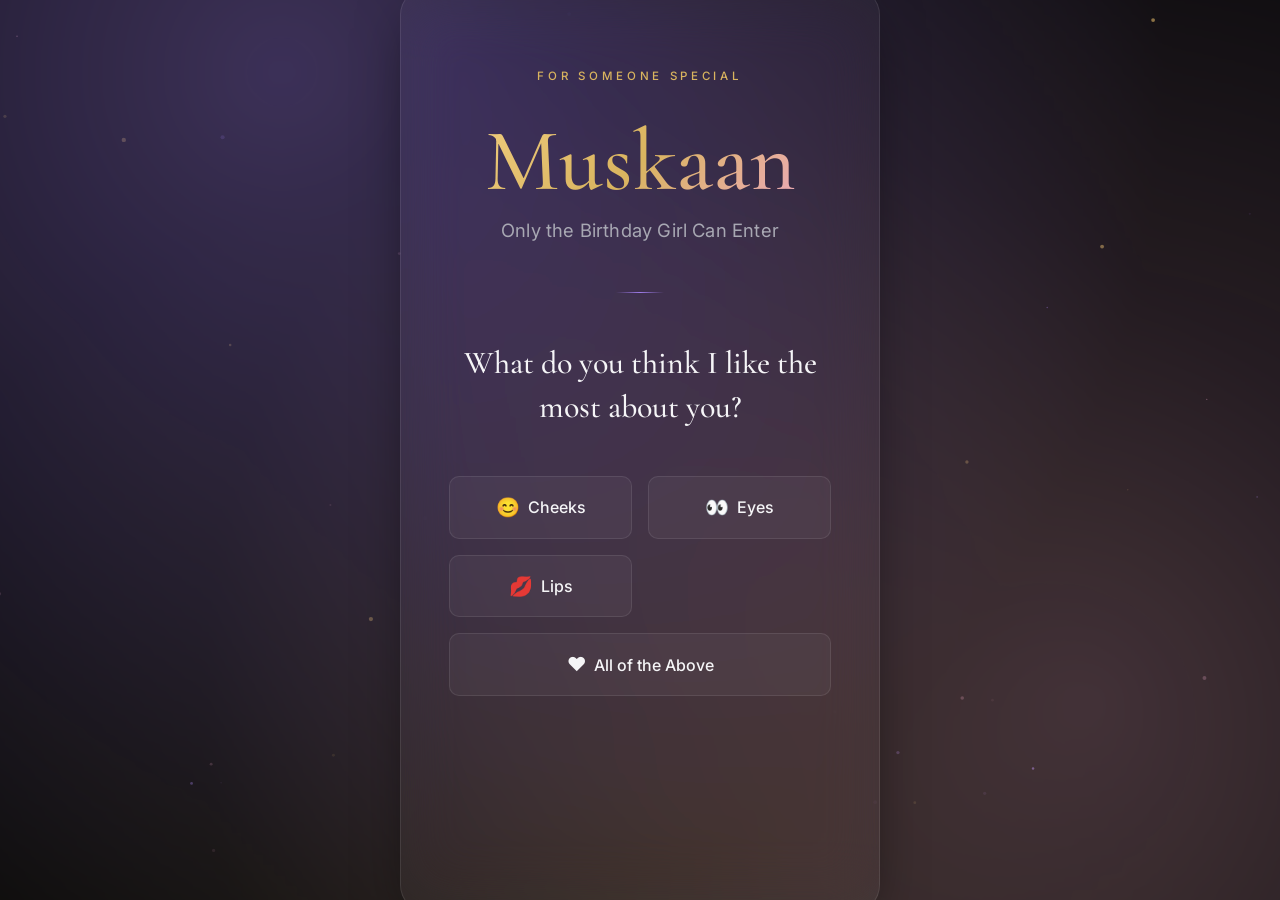
==== index.html @ cbb1a733 "Initial commit" ====
<!DOCTYPE html>
<html lang="en">

<head>
    <meta charset="UTF-8" />
    <meta name="viewport" content="width=device-width, initial-scale=1.0" />
    <title>For Muskaan ❤️</title>
    <meta name="description" content="A story made for one person." />

    <!-- Fonts: Cormorant Garamond (display) + Inter (body) -->
    <link rel="preconnect" href="https://fonts.googleapis.com" />
    <link rel="preconnect" href="https://fonts.gstatic.com" crossorigin />
    <link href="https://fonts.googleapis.com/css2?family=Cormorant+Garamond:wght@400;500;600&family=Inter:wght@400;500;600;700&display=swap" rel="stylesheet" />

    <link rel="stylesheet" href="css/reset.css" />
    <link rel="stylesheet" href="css/variables.css" />
    <link rel="stylesheet" href="css/phase0-gate.css" />
    <link rel="stylesheet" href="css/phase1-password.css" />
    <link rel="stylesheet" href="css/phase2-cinematic.css" />
    <link rel="stylesheet" href="css/phase3-wheel.css" />
    <link rel="stylesheet" href="css/phase4-cake.css" />
    <link rel="stylesheet" href="css/phase5-flipbook.css" />
    <link rel="stylesheet" href="css/phase6-gallery.css" />
    <link rel="stylesheet" href="css/phase7-video.css" />
    <link rel="stylesheet" href="css/phase8-counter.css" />
    <link rel="stylesheet" href="css/phase9-compare.css" />
    <link rel="stylesheet" href="css/phase10-calculator.css" />
    <link rel="stylesheet" href="css/phase11-finale.css" />
    <link rel="stylesheet" href="css/phase12-letter.css" />
    <link rel="stylesheet" href="css/phase13-question.css" />
    <link rel="stylesheet" href="css/phase14-ending.css" />
</head>

<body>

    <!-- ============================================
       PHASE 0 — COUNTDOWN GATE
       Locks the whole site until the unlock date/time set in
       js/phase0-gate.js. "Skip For Now" is a dev-only bypass —
       remove that button before the real handoff if you want.
       ============================================ -->
    <section class="phase0-gate" id="phase0-gate">
        <div class="gate-inner">
            <p class="gate-eyebrow">Something Is Coming</p>
            <h1 class="gate-title">Not Yet, Muskaan ❤️</h1>

            <div class="gate-countdown">
                <div class="gate-unit">
                    <p class="gate-unit-value" id="gate-days">0</p>
                    <p class="gate-unit-label">Days</p>
                </div>
                <div class="gate-unit">
                    <p class="gate-unit-value" id="gate-hours">00</p>
                    <p class="gate-unit-label">Hours</p>
                </div>
                <div class="gate-unit">
                    <p class="gate-unit-value" id="gate-minutes">00</p>
                    <p class="gate-unit-label">Minutes</p>
                </div>
                <div class="gate-unit">
                    <p class="gate-unit-value" id="gate-seconds">00</p>
                    <p class="gate-unit-label">Seconds</p>
                </div>
            </div>

            <p class="gate-message" id="gate-message"></p>

            <button class="gate-skip" id="gate-skip-btn" type="button">Skip For Now</button>
        </div>
    </section>

    <!-- Ambient particle atmosphere — persists across all phases -->
    <canvas id="particle-canvas" aria-hidden="true"></canvas>

    <!-- Background music — plays through the whole journey. Swap the file. -->
    <audio id="bg-music" src="assets/audio/background-music.mp3" loop preload="auto"></audio>

    <!-- ============================================
       PHASE 1 — ENTRY SCREEN
       ============================================ -->
    <main class="phase1" id="phase1">
        <div class="entry-card" role="region" aria-label="Birthday website entry">
            <p class="entry-eyebrow">For Someone Special</p>
            <h1 class="entry-title">Muskaan</h1>
            <p class="entry-subtitle">Only the Birthday Girl Can Enter</p>

            <div class="entry-divider" aria-hidden="true"></div>

            <p class="entry-question" id="entry-question">
                What do you think I like the most about you?
            </p>

            <div class="entry-options" role="group" aria-labelledby="entry-question">
                <button class="entry-option" data-answer="cheeks" type="button">
          <span class="opt-icon" aria-hidden="true">😊</span> Cheeks
        </button>
                <button class="entry-option" data-answer="eyes" type="button">
          <span class="opt-icon" aria-hidden="true">👀</span> Eyes
        </button>
                <button class="entry-option" data-answer="lips" type="button">
          <span class="opt-icon" aria-hidden="true">💋</span> Lips
        </button>
                <button class="entry-option is-all" data-answer="all" type="button">
          <span class="opt-icon" aria-hidden="true">❤️</span> All of the Above
        </button>
            </div>

            <p class="entry-feedback" id="entry-feedback" aria-live="polite"></p>

            <button class="unlock-btn" id="unlock-btn" type="button">
        Unlock Website
      </button>
        </div>
    </main>

    <!-- ============================================
       PHASE 2 — CINEMATIC INTRO
       Hidden until Phase 1 dispatches "phase1:complete".
       ============================================ -->
    <section class="phase2" id="phase2" aria-hidden="true">
        <div class="p2-black-veil" id="p2-black-veil"></div>
        <canvas id="cosmos-canvas" aria-hidden="true"></canvas>

        <div class="phase2-text-layer">
            <p class="p2-line" id="p2-presents">Ajay Kumar Presents</p>

            <div id="p2-story">
                <span class="p2-story-line">A Story Made</span>
                <span class="p2-story-line">For One Person</span>
            </div>

            <h2 class="p2-name" id="p2-name">❤️ MUSKAAN ❤️</h2>

            <div class="p2-loading" id="p2-loading">
                <p class="p2-loading-title" id="p2-loading-title">Access Granted...</p>
                <p class="p2-loading-msg" id="p2-loading-msg"></p>
                <div class="p2-bar-track">
                    <div class="p2-bar-fill" id="p2-bar-fill"></div>
                </div>
                <p class="p2-loading-pct" id="p2-loading-pct">0%</p>
            </div>

            <p class="p2-heart-line" id="p2-heart-line">
                Every memory with you became my favorite story.
            </p>

            <div class="p2-countdown" id="p2-countdown"></div>

            <div class="p2-celebration" id="p2-celebration">
                <p class="p2-emoji" aria-hidden="true">🎉</p>
                <h1 class="p2-happy-birthday">HAPPY BIRTHDAY</h1>
                <h2 class="p2-muskaan-name">MUSKAAN ❤️</h2>
            </div>
        </div>

        <div class="p2-balloons" id="p2-balloons" aria-hidden="true"></div>
    </section>

    <!-- ============================================
       PHASE 3 — SPIN THE WHEEL (premium redesign)
       Hidden until Phase 2 dispatches "phase2:complete".
       ============================================ -->
    <section class="phase3" id="phase3">
        <div class="p3-backdrop" aria-hidden="true">
            <span class="p3-orb p3-orb--purple"></span>
            <span class="p3-orb p3-orb--pink"></span>
            <span class="p3-orb p3-orb--gold"></span>
        </div>
        <canvas id="p3-cosmos-canvas" class="p3-cosmos-canvas" aria-hidden="true"></canvas>

        <div class="p3-inner">
            <p class="p3-eyebrow">A Little Surprise</p>
            <h2 class="p3-title">Spin The Wheel</h2>
            <p class="p3-subtitle">Let's see what surprise is waiting for you ❤️</p>

            <div class="p3-wheel-wrap">
                <div class="p3-wheel-outer-glow" aria-hidden="true"></div>
                <div class="p3-pointer" aria-hidden="true"></div>

                <div class="p3-wheel-disc" id="p3-wheel-disc">
                    <svg class="p3-wheel-svg" viewBox="0 0 600 600" aria-hidden="true">
            <defs>
              <linearGradient id="p3NavyA" x1="0%" y1="0%" x2="100%" y2="100%">
                <stop offset="0%" stop-color="#211c38" />
                <stop offset="100%" stop-color="#0d0b16" />
              </linearGradient>
              <linearGradient id="p3NavyB" x1="0%" y1="0%" x2="100%" y2="100%">
                <stop offset="0%" stop-color="#2a2140" />
                <stop offset="100%" stop-color="#14101f" />
              </linearGradient>
              <linearGradient id="p3GoldRing" x1="0%" y1="0%" x2="100%" y2="100%">
                <stop offset="0%" stop-color="#f2cf82" />
                <stop offset="50%" stop-color="#d9b45f" />
                <stop offset="100%" stop-color="#f0a8c9" />
              </linearGradient>
            </defs>
            <g id="p3-wheel-group"></g>
          </svg>
                </div>

                <div class="p3-wheel-sheen" aria-hidden="true"></div>
                <div class="p3-labels" id="p3-labels"></div>

                <button class="p3-hub" id="p3-hub" type="button" aria-label="Spin the wheel">
          <span class="p3-hub-text">Spin</span>
        </button>
            </div>

            <p class="p3-hint">Tap the center to spin</p>
        </div>

        <!-- Result / claim popup -->
        <div class="p3-result-overlay" id="p3-result-overlay">
            <div class="p3-result-card">
                <div class="p3-result-body" id="p3-result-body">
                    <p class="p3-result-emoji" id="p3-result-emoji"></p>
                    <h3 class="p3-result-title" id="p3-result-title"></h3>
                    <p class="p3-result-desc" id="p3-result-desc"></p>
                    <button class="p3-claim-btn" id="p3-claim-btn" type="button">
            Claim My Reward ❤️
          </button>
                </div>

                <div class="p3-claimed-block" id="p3-claimed-block">
                    <p class="p3-claimed-text">Reward Successfully Claimed ❤️</p>
                    <button class="p3-continue-btn" id="p3-continue-btn" type="button">
            Continue
          </button>
                </div>
            </div>
        </div>
    </section>

    <!-- ============================================
       PHASE 4 — BIRTHDAY CAKE
       Hidden until Phase 3 dispatches "phase3:complete".
       ============================================ -->
    <section class="phase4" id="phase4">
        <div class="p4-backdrop" aria-hidden="true">
            <span class="p4-orb p4-orb--purple"></span>
            <span class="p4-orb p4-orb--gold"></span>
        </div>

        <div class="p4-inner">
            <p class="p4-eyebrow">Make A Wish</p>
            <h2 class="p4-title">Blow Out The Candles</h2>
            <p class="p4-subtitle">Tap each flame to make it disappear 🕯️</p>

            <div class="cake-scene">
                <div class="cake">
                    <div class="candles" id="p4-candles">
                        <button class="candle" type="button" aria-label="Blow out candle">
              <span class="flame"></span>
              <span class="wick"></span>
            </button>
                        <button class="candle" type="button" aria-label="Blow out candle">
              <span class="flame"></span>
              <span class="wick"></span>
            </button>
                        <button class="candle" type="button" aria-label="Blow out candle">
              <span class="flame"></span>
              <span class="wick"></span>
            </button>
                        <button class="candle" type="button" aria-label="Blow out candle">
              <span class="flame"></span>
              <span class="wick"></span>
            </button>
                        <button class="candle" type="button" aria-label="Blow out candle">
              <span class="flame"></span>
              <span class="wick"></span>
            </button>
                    </div>

                    <div class="cake-tier cake-tier--top"></div>
                    <div class="cake-tier cake-tier--bottom">
                        <div class="cake-decor">
                            <span></span><span></span><span></span><span></span><span></span>
                        </div>
                    </div>
                    <div class="cake-plate"></div>
                </div>
            </div>

            <p class="p4-hint" id="p4-progress">0 of 5 candles out</p>
        </div>

        <!-- Celebration overlay -->
        <div class="p4-celebrate" id="p4-celebrate">
            <p class="p4-celebrate-emoji" aria-hidden="true">🎂</p>
            <h2 class="p4-celebrate-title">Happy Birthday Muskaan ❤️</h2>
            <button class="p4-continue-btn" id="p4-continue-btn" type="button">
        Continue
      </button>
        </div>

        <!-- Swap with your own track -->
        <audio id="p4-audio" src="assets/audio/happy-birthday.mp3" preload="none"></audio>
    </section>

    <!-- ============================================
       PHASE 5 — INTERACTIVE FLIP BOOK
       Hidden until Phase 4 dispatches "phase4:complete".
       ============================================ -->
    <section class="phase5" id="phase5">
        <canvas id="p5-cosmos-canvas" class="p5-cosmos-canvas" aria-hidden="true"></canvas>

        <div class="p5-inner">
            <p class="p5-eyebrow">Our Story</p>
            <h2 class="p5-title">Turn The Page</h2>

            <div class="p5-book-row">
                <button class="p5-nav-btn" id="p5-prev" type="button" aria-label="Previous page">‹</button>

                <div class="p5-book-wrap">
                    <div id="p5-flipbook">

                        <!-- COVER -->
                        <div class="p5-page p5-page--cover">
                            <div class="p5-page-inner">
                                <h3 class="p5-cover-title">Our Little Story ❤️</h3>
                                <p class="p5-cover-subtitle">Ajay Kumar &amp; Muskaan</p>
                                <div class="p5-cover-divider"></div>
                                <p class="p5-cover-quote">"A few pages of a story that changed my life forever."</p>
                            </div>
                        </div>

                        <!-- CHAPTER 1 — Happy Birthday -->
                        <div class="p5-page">
                            <div class="p5-page-inner">
                                <p class="p5-chapter-eyebrow">Chapter 1</p>
                                <h3 class="p5-chapter-title">Happy Birthday</h3>
                                <div class="p5-lines">
                                    <p class="p5-line p5-line--emphasis">Happy Birthday Muskaan ❤️</p>
                                    <p class="p5-line">This isn't just a birthday website.</p>
                                    <p class="p5-line">It's a small collection of memories...</p>
                                    <p class="p5-line">Let's turn the pages together.</p>
                                </div>
                            </div>
                        </div>

                        <!-- CHAPTER 2 — The Girl I Never Noticed -->
                        <div class="p5-page">
                            <div class="p5-page-inner">
                                <p class="p5-chapter-eyebrow">Chapter 2</p>
                                <h3 class="p5-chapter-title">The Girl I Never Noticed</h3>
                                <div class="p5-lines">
                                    <p class="p5-line">When you first joined our company...</p>
                                    <p class="p5-line">You were just another new employee.</p>
                                    <p class="p5-line">For three or four days...</p>
                                    <p class="p5-line">I didn't even pay much attention.</p>
                                    <p class="p5-line">Life felt completely normal.</p>
                                    <p class="p5-line">Little did I know...</p>
                                    <p class="p5-line">Everything was about to change.</p>
                                </div>
                            </div>
                        </div>

                        <!-- CHAPTER 3 — The Moment Everything Changed (Page A) -->
                        <div class="p5-page">
                            <div class="p5-page-inner">
                                <p class="p5-chapter-eyebrow">Chapter 3</p>
                                <h3 class="p5-chapter-title">The Moment Everything Changed</h3>
                                <div class="p5-photo-frame">
                                    <img src="assets/images/muskaan-portrait.jpeg" alt="Muskaan" />
                                </div>
                                <div class="p5-lines">
                                    <p class="p5-line">Then came the office event.</p>
                                    <p class="p5-line">That day...</p>
                                    <p class="p5-line">You weren't wearing your nose pin.</p>
                                    <p class="p5-line">For the first time... I truly saw you.</p>
                                </div>
                            </div>
                        </div>

                        <!-- CHAPTER 3 (Continued) -->
                        <div class="p5-page">
                            <div class="p5-page-inner">
                                <p class="p5-continued-tag">— Chapter 3, continued —</p>
                                <div class="p5-lines">
                                    <p class="p5-line">I still don't know how to explain it.</p>
                                    <p class="p5-line">It wasn't just beauty.</p>
                                    <p class="p5-line">It felt like time stopped.</p>
                                    <p class="p5-line">My heart raced. My mind went blank.</p>
                                    <p class="p5-line">Butterflies filled my chest.</p>
                                    <p class="p5-line">I'd never experienced that feeling before.</p>
                                    <p class="p5-line p5-line--quote">That single moment quietly changed everything.</p>
                                </div>
                            </div>
                        </div>

                        <!-- CHAPTER 4 — The Longest Weekend -->
                        <div class="p5-page">
                            <div class="p5-page-inner">
                                <p class="p5-chapter-eyebrow">Chapter 4</p>
                                <h3 class="p5-chapter-title">The Longest Weekend</h3>
                                <div class="p5-lines">
                                    <p class="p5-line">That night... I couldn't sleep.</p>
                                    <p class="p5-line">I kept thinking about you.</p>
                                    <p class="p5-line">I searched for your Instagram.</p>
                                    <p class="p5-line">I wanted to know more about you.</p>
                                    <p class="p5-line">Sunday felt like it would never end.</p>
                                </div>
                            </div>
                        </div>

                        <!-- CHAPTER 4 (Continued) -->
                        <div class="p5-page">
                            <div class="p5-page-inner">
                                <p class="p5-continued-tag">— Chapter 4, continued —</p>
                                <div class="p5-lines">
                                    <p class="p5-line">I was just waiting...</p>
                                    <p class="p5-line">Waiting for Monday.</p>
                                    <p class="p5-line p5-line--quote">I couldn't wait to see you again.</p>
                                </div>
                            </div>
                        </div>

                        <!-- CHAPTER 5 — Our First Conversation -->
                        <div class="p5-page">
                            <div class="p5-page-inner">
                                <p class="p5-chapter-eyebrow">Chapter 5</p>
                                <h3 class="p5-chapter-title">Our First Conversation</h3>
                                <div class="p5-lines">
                                    <p class="p5-line">Monday finally arrived.</p>
                                    <p class="p5-line">But... you didn't even look at me.</p>
                                    <p class="p5-line">You didn't talk to me.</p>
                                    <p class="p5-line">I kept wondering...</p>
                                    <p class="p5-line">Did I do something wrong?</p>
                                </div>
                            </div>
                        </div>

                        <!-- CHAPTER 5 (Continued) -->
                        <div class="p5-page">
                            <div class="p5-page-inner">
                                <p class="p5-continued-tag">— Chapter 5, continued —</p>
                                <div class="p5-lines">
                                    <p class="p5-line">Finally... I gathered all my courage.</p>
                                    <p class="p5-line">I walked towards you.</p>
                                    <p class="p5-line">With a nervous smile I asked...</p>
                                    <p class="p5-line p5-line--quote">"Muskaan... what happened?</p>
                                    <p class="p5-line p5-line--quote">Why aren't you talking to me?"</p>
                                </div>
                            </div>
                        </div>

                        <!-- CHAPTER 5 (Continued) -->
                        <div class="p5-page">
                            <div class="p5-page-inner">
                                <p class="p5-continued-tag">— Chapter 5, continued —</p>
                                <div class="p5-lines">
                                    <p class="p5-line">You smiled. You said,</p>
                                    <p class="p5-line p5-line--quote">"Nothing happened, Ajay.</p>
                                    <p class="p5-line p5-line--quote">You should be the one starting the conversation."</p>
                                    <p class="p5-line">That tiny conversation became the beginning of something beautiful.</p>
                                </div>
                            </div>
                        </div>

                        <!-- CHAPTER 6 — The Smartest Trick 😄 -->
                        <div class="p5-page">
                            <div class="p5-page-inner">
                                <p class="p5-chapter-eyebrow">Chapter 6</p>
                                <h3 class="p5-chapter-title">The Smartest Trick 😄</h3>
                                <div class="p5-lines">
                                    <p class="p5-line">One day...</p>
                                    <p class="p5-line">You mentioned a LinkedIn problem.</p>
                                    <p class="p5-line">That became my golden opportunity.</p>
                                    <p class="p5-line">I casually asked...</p>
                                    <p class="p5-line p5-line--quote">"Give me your number. I'll help you."</p>
                                </div>
                            </div>
                        </div>

                        <!-- CHAPTER 6 (Continued) -->
                        <div class="p5-page">
                            <div class="p5-page-inner">
                                <p class="p5-continued-tag">— Chapter 6, continued —</p>
                                <div class="p5-lines">
                                    <p class="p5-line">Maybe I solved your LinkedIn problem.</p>
                                    <p class="p5-line">But honestly...</p>
                                    <p class="p5-line">I was happier because I finally had your WhatsApp number.</p>
                                    <p class="p5-line p5-line--quote">From that day... our conversations never really stopped.</p>
                                </div>
                            </div>
                        </div>

                        <!-- CHAPTER 7 — Late Night Talks -->
                        <div class="p5-page">
                            <div class="p5-page-inner">
                                <p class="p5-chapter-eyebrow">Chapter 7</p>
                                <h3 class="p5-chapter-title">Late Night Talks</h3>
                                <div class="p5-lines">
                                    <p class="p5-line">Slowly...</p>
                                    <p class="p5-line">One conversation became many.</p>
                                    <p class="p5-line">One hour. Two hours.</p>
                                    <p class="p5-line">Sometimes... three in the morning.</p>
                                </div>
                            </div>
                        </div>

                        <!-- CHAPTER 7 (Continued) -->
                        <div class="p5-page">
                            <div class="p5-page-inner">
                                <p class="p5-continued-tag">— Chapter 7, continued —</p>
                                <div class="p5-lines">
                                    <p class="p5-line">Those late-night conversations...</p>
                                    <p class="p5-line">Those random laughs...</p>
                                    <p class="p5-line">Those little moments...</p>
                                    <p class="p5-line p5-line--quote">Will always stay close to my heart.</p>
                                </div>
                            </div>
                        </div>

                        <!-- CHAPTER 8 — Our First Ride -->
                        <div class="p5-page">
                            <div class="p5-page-inner">
                                <p class="p5-chapter-eyebrow">Chapter 8</p>
                                <h3 class="p5-chapter-title">Our First Ride</h3>
                                <div class="p5-lines">
                                    <p class="p5-line">One day...</p>
                                    <p class="p5-line">I dropped you at the office on my bike.</p>
                                    <p class="p5-line">It was only a short ride.</p>
                                    <p class="p5-line p5-line--quote">But I'll never forget it.</p>
                                </div>
                            </div>
                        </div>

                        <!-- CHAPTER 8 (Continued) -->
                        <div class="p5-page">
                            <div class="p5-page-inner">
                                <p class="p5-continued-tag">— Chapter 8, continued —</p>
                                <div class="p5-lines">
                                    <p class="p5-line">Sometimes... life made things difficult.</p>
                                    <p class="p5-line">People stared.</p>
                                    <p class="p5-line">Situations became uncomfortable.</p>
                                    <p class="p5-line">So instead... we travelled together in an auto.</p>
                                </div>
                            </div>
                        </div>

                        <!-- CHAPTER 8 (Continued) -->
                        <div class="p5-page">
                            <div class="p5-page-inner">
                                <p class="p5-continued-tag">— Chapter 8, continued —</p>
                                <div class="p5-lines">
                                    <p class="p5-line">Even that simple auto ride became one of my favorite memories.</p>
                                    <p class="p5-line">Sometimes...</p>
                                    <p class="p5-line p5-line--quote">The smallest journeys become the biggest memories.</p>
                                </div>
                            </div>
                        </div>

                        <!-- CHAPTER 9 — From Friendship To Love -->
                        <div class="p5-page">
                            <div class="p5-page-inner">
                                <p class="p5-chapter-eyebrow">Chapter 9</p>
                                <h3 class="p5-chapter-title">From Friendship To Love</h3>
                                <div class="p5-lines">
                                    <p class="p5-line">At first...</p>
                                    <p class="p5-line">Even a hug felt impossible.</p>
                                    <p class="p5-line">Whenever I tried... you became shy.</p>
                                    <p class="p5-line p5-line--quote">It was honestly adorable.</p>
                                </div>
                            </div>
                        </div>

                        <!-- CHAPTER 9 (Continued) -->
                        <div class="p5-page">
                            <div class="p5-page-inner">
                                <p class="p5-continued-tag">— Chapter 9, continued —</p>
                                <div class="p5-lines">
                                    <p class="p5-line">Then came our first handshake.</p>
                                    <p class="p5-line">More conversations. More trust. More smiles.</p>
                                    <p class="p5-line">Without realizing it...</p>
                                    <p class="p5-line p5-line--quote">Friendship slowly became love.</p>
                                </div>
                            </div>
                        </div>

                        <!-- CHAPTER 10 — My Favourite Picture (Page A: photo only) -->
                        <div class="p5-page">
                            <div class="p5-page-inner">
                                <p class="p5-chapter-eyebrow">Chapter 10</p>
                                <h3 class="p5-chapter-title">My Favourite Picture</h3>
                                <div class="p5-photo-frame p5-photo-frame--full">
                                    <img src="assets/images/first-selfie.jpeg" alt="Our first selfie" />
                                </div>
                            </div>
                        </div>

                        <!-- CHAPTER 10 (Continued) -->
                        <div class="p5-page">
                            <div class="p5-page-inner">
                                <p class="p5-continued-tag">— Chapter 10, continued —</p>
                                <div class="p5-lines">
                                    <p class="p5-line">This picture...</p>
                                    <p class="p5-line">Will always be one of my favorites.</p>
                                    <p class="p5-line">Not because it's perfect.</p>
                                    <p class="p5-line">But because it reminds me of how happy we were.</p>
                                    <p class="p5-line p5-line--quote">Some pictures become memories forever.</p>
                                </div>
                            </div>
                        </div>

                        <!-- CHAPTER 11 — My Promise ❤️ -->
                        <div class="p5-page">
                            <div class="p5-page-inner">
                                <p class="p5-chapter-eyebrow">Chapter 11</p>
                                <h3 class="p5-chapter-title">My Promise ❤️</h3>
                                <div class="p5-lines">
                                    <p class="p5-line">Muskaan...</p>
                                    <p class="p5-line">Meeting you was never part of my plan.</p>
                                    <p class="p5-line">Yet somehow...</p>
                                    <p class="p5-line p5-line--quote">It became one of the best things that ever happened to me.</p>
                                </div>
                            </div>
                        </div>

                        <!-- CHAPTER 11 (Continued) -->
                        <div class="p5-page">
                            <div class="p5-page-inner">
                                <p class="p5-continued-tag">— Chapter 11, continued —</p>
                                <div class="p5-lines">
                                    <p class="p5-line">Thank you...</p>
                                    <p class="p5-line">For every conversation.</p>
                                    <p class="p5-line">For every laugh.</p>
                                    <p class="p5-line">For every smile.</p>
                                    <p class="p5-line">For every memory.</p>
                                </div>
                            </div>
                        </div>

                        <!-- CHAPTER 11 (Continued) -->
                        <div class="p5-page">
                            <div class="p5-page-inner">
                                <p class="p5-continued-tag">— Chapter 11, continued —</p>
                                <div class="p5-lines">
                                    <p class="p5-line">I don't want to make promises that life may not allow.</p>
                                    <p class="p5-line p5-line--quote">But I do want to promise this...</p>
                                </div>
                            </div>
                        </div>

                        <!-- CHAPTER 11 (Continued) — Final page -->
                        <div class="p5-page">
                            <div class="p5-page-inner">
                                <p class="p5-continued-tag">— Chapter 11, continued —</p>
                                <div class="p5-lines">
                                    <p class="p5-line">I promise to always respect you.</p>
                                    <p class="p5-line">I promise to always wish for your happiness.</p>
                                    <p class="p5-line">I promise to always smile whenever I remember our story.</p>
                                    <p class="p5-line">No matter where life takes us...</p>
                                    <p class="p5-line p5-line--emphasis">You'll always have a special place in my heart.</p>
                                    <p class="p5-line p5-line--emphasis">Happy Birthday Muskaan ❤️</p>
                                    <p class="p5-line p5-line--quote">With Love, Ajay Kumar</p>
                                    <button class="p5-final-btn" id="p5-final-btn" type="button">Continue</button>
                                </div>
                            </div>
                        </div>

                    </div>
                </div>

                <button class="p5-nav-btn" id="p5-next" type="button" aria-label="Next page">›</button>
            </div>

            <p class="p5-hint">Use the arrows, or drag a page's corner to turn it</p>
        </div>

        <!-- Page-turn sound — swap the file if you'd like a different one -->
        <audio id="p5-flip-sound" src="assets/audio/page-flip.mp3" preload="auto"></audio>
    </section>

    <!-- ============================================
       PHASE 6 — PHOTO GALLERY
       Hidden until Phase 5 dispatches "phase5:complete".
       ============================================ -->
    <section class="phase6" id="phase6">
        <div class="p6-backdrop" aria-hidden="true">
            <span class="p6-orb p6-orb--purple"></span>
            <span class="p6-orb p6-orb--pink"></span>
        </div>

        <div class="p6-inner">
            <p class="p6-eyebrow">A Few Favorites</p>
            <h2 class="p6-title">Our Gallery</h2>
            <p class="p6-subtitle">Tap a photo to see it up close ❤️</p>

            <div class="p6-clothesline" id="p6-clothesline"></div>

            <button class="p6-continue-btn" id="p6-continue-btn" type="button">
        Continue
      </button>
        </div>

        <!-- Lightbox -->
        <div class="p6-lightbox" id="p6-lightbox">
            <div class="p6-lightbox-card">
                <button class="p6-lightbox-close" id="p6-lightbox-close" type="button" aria-label="Close">×</button>
                <img class="p6-lightbox-photo" id="p6-lightbox-photo" src="" alt="" />
            </div>
        </div>
    </section>

    <!-- ============================================
       PHASE 7 — VIDEO MESSAGE
       Hidden until Phase 6 dispatches "phase6:complete".
       ============================================ -->
    <section class="phase7" id="phase7">
        <div class="p7-backdrop" aria-hidden="true">
            <span class="p7-orb p7-orb--purple"></span>
            <span class="p7-orb p7-orb--gold"></span>
        </div>

        <div class="p7-inner">
            <p class="p7-eyebrow">A Message For You</p>
            <h2 class="p7-title">Just Watch This ❤️</h2>

            <div class="p7-player">
                <!-- Google Drive embed — replace the ID in the src if you swap videos -->
                <iframe id="p7-drive-frame" src="https://drive.google.com/file/d/1BbFRcCFUo2IECu4pKJNWl1SHRev1IDgT/preview" allow="autoplay" allowfullscreen frameborder="0"></iframe>
                <!-- Catches just the first click so we can duck the background
             music the moment she starts the video, then gets out of the
             way so every control (play, volume, fullscreen) works normally -->
                <div class="p7-click-catcher" id="p7-click-catcher"></div>
            </div>

            <p class="p7-hint">Once you've watched it, tap Continue below ❤️</p>
            <button class="p7-continue-btn" id="p7-continue-btn" type="button">
        <span class="p7-continue-pointer" aria-hidden="true">👆</span>
        Click Here To Continue
      </button>
        </div>
    </section>

    <!-- ============================================
       PHASE 8 — LIVE LOVE COUNTER
       Hidden until Phase 7 dispatches "phase7:complete".
       ============================================ -->
    <section class="phase8" id="phase8">
        <div class="p8-backdrop" aria-hidden="true">
            <span class="p8-orb p8-orb--pink"></span>
            <span class="p8-orb p8-orb--purple"></span>
        </div>

        <div class="p8-inner">
            <p class="p8-eyebrow">Still Counting</p>
            <h2 class="p8-title">Every Second With You</h2>
            <p class="p8-subtitle">Counting every moment since April 2025</p>

            <div class="p8-counter">
                <div class="p8-unit">
                    <p class="p8-unit-value" id="p8-days">0</p>
                    <p class="p8-unit-label">Days</p>
                </div>
                <div class="p8-unit">
                    <p class="p8-unit-value" id="p8-hours">00</p>
                    <p class="p8-unit-label">Hours</p>
                </div>
                <div class="p8-unit">
                    <p class="p8-unit-value" id="p8-minutes">00</p>
                    <p class="p8-unit-label">Minutes</p>
                </div>
                <div class="p8-unit">
                    <p class="p8-unit-value" id="p8-seconds">00</p>
                    <p class="p8-unit-label">Seconds</p>
                </div>
            </div>
            <p class="p8-since">and counting, forever ❤️</p>

            <button class="p8-continue-btn" id="p8-continue-btn" type="button">Continue</button>
        </div>
    </section>

    <!-- ============================================
       PHASE 9 — HOW MUCH I LOVE YOU
       Hidden until Phase 8 dispatches "phase8:complete".
       ============================================ -->
    <section class="phase9" id="phase9">
        <div class="p9-inner">
            <p class="p9-eyebrow">A Silly Little Test</p>
            <h2 class="p9-title">How Much I Love You</h2>

            <div class="p9-bars">
                <div class="p9-bar-row">
                    <span class="p9-bar-label">MOM</span>
                    <div class="p9-bar-track">
                        <div class="p9-bar-fill" data-value="72"></div>
                    </div>
                    <span class="p9-bar-pct">0%</span>
                </div>
                <div class="p9-bar-row">
                    <span class="p9-bar-label">DAD</span>
                    <div class="p9-bar-track">
                        <div class="p9-bar-fill" data-value="68"></div>
                    </div>
                    <span class="p9-bar-pct">0%</span>
                </div>
                <div class="p9-bar-row">
                    <span class="p9-bar-label">Brother</span>
                    <div class="p9-bar-track">
                        <div class="p9-bar-fill" data-value="80"></div>
                    </div>
                    <span class="p9-bar-pct">0%</span>
                </div>
                <div class="p9-bar-row">
                    <span class="p9-bar-label">Everything Else</span>
                    <div class="p9-bar-track">
                        <div class="p9-bar-fill" data-value="90"></div>
                    </div>
                    <span class="p9-bar-pct">0%</span>
                </div>
                <div class="p9-bar-row p9-bar-row--muskaan">
                    <span class="p9-bar-label">Muskaan</span>
                    <div class="p9-bar-track">
                        <div class="p9-bar-fill" data-value="100"></div>
                    </div>
                    <span class="p9-bar-pct">0%</span>
                </div>
            </div>

            <div class="p9-climax" id="p9-climax">
                <p class="p9-climax-line">Calculating Infinity...</p>
                <p class="p9-climax-line is-error">ERROR</p>
                <p class="p9-climax-line is-final">Love Cannot Be Measured ❤️</p>
            </div>

            <button class="p9-continue-btn" id="p9-continue-btn" type="button">Continue</button>
        </div>
    </section>

    <!-- ============================================
       PHASE 10 — LOVE CALCULATOR
       Hidden until Phase 9 dispatches "phase9:complete".
       ============================================ -->
    <section class="phase10" id="phase10">
        <div class="p10-card">
            <p class="p10-eyebrow">Just For Fun</p>
            <h2 class="p10-title">Love Calculator</h2>

            <div class="p10-names">
                <div class="p10-name-field">Ajay Kumar</div>
                <span class="p10-heart-icon">❤️</span>
                <div class="p10-name-field">Muskaan</div>
            </div>

            <button class="p10-calc-btn" id="p10-calc-btn" type="button">Calculate</button>

            <div class="p10-loading" id="p10-loading">
                <div class="p10-spinner"></div>
                <p class="p10-loading-text" id="p10-loading-text">Reading heartbeats...</p>
            </div>

            <div class="p10-result" id="p10-result">
                <p class="p10-result-pct">999999999999%</p>
                <p class="p10-result-sub">System Overflow</p>
                <p class="p10-result-final">Too Much Love Detected ❤️</p>
                <button class="p10-continue-btn" id="p10-continue-btn" type="button">Continue</button>
            </div>
        </div>
    </section>

    <!-- ============================================
       PHASE 11 — FINALE
       Hidden until Phase 10 dispatches "phase10:complete".
       ============================================ -->
    <section class="phase11" id="phase11">
        <canvas id="p11-cosmos-canvas" class="p11-cosmos-canvas" aria-hidden="true"></canvas>
        <div class="p11-hearts" id="p11-hearts" aria-hidden="true"></div>

        <div class="p11-inner">
            <p class="p11-eyebrow" id="p11-eyebrow">🎉</p>
            <h2 class="p11-title" id="p11-title">Happy Birthday, Muskaan</h2>
            <p class="p11-subtitle" id="p11-subtitle">One more thing before we finish...</p>
            <button class="p11-continue-btn" id="p11-continue-btn" type="button">Continue</button>
        </div>
    </section>

    <!-- ============================================
       PHASE 12 — FINAL LETTER
       Hidden until Phase 11 dispatches "phase11:complete".
       ============================================ -->
    <section class="phase12" id="phase12">
        <div class="p12-card">
            <p class="p12-eyebrow">One Last Thing</p>
            <p class="p12-letter-body" id="p12-letter-body"></p>
            <p class="p12-final-line" id="p12-final-line"></p>
            <button class="p12-continue-btn" id="p12-continue-btn" type="button">Continue</button>
        </div>
    </section>

    <!-- ============================================
       PHASE 13 — FINAL QUESTION
       Hidden until Phase 12 dispatches "phase12:complete".
       ============================================ -->
    <section class="phase13" id="phase13">
        <div class="p13-inner">
            <p class="p13-eyebrow">One Last Question</p>
            <h2 class="p13-question">Will You Keep Making Beautiful Memories With Me?</h2>

            <div class="p13-button-field" id="p13-button-field">
                <span class="p13-reaction" id="p13-reaction" aria-hidden="true">🥹</span>
                <button class="p13-btn p13-btn--no" id="p13-no-btn" type="button">NO 💔</button>
                <button class="p13-btn p13-btn--yes" id="p13-yes-btn" type="button">YES ❤️</button>
            </div>
        </div>
    </section>

    <!-- ============================================
       PHASE 14 — ENDING (final screen, stays forever)
       Hidden until Phase 13 dispatches "phase13:complete".
       ============================================ -->
    <section class="phase14" id="phase14">
        <canvas id="p14-cosmos-canvas" class="p14-cosmos-canvas" aria-hidden="true"></canvas>
        <div class="p14-hearts" id="p14-hearts" aria-hidden="true"></div>

        <div class="p14-inner">
            <p class="p14-heart-icon" aria-hidden="true">❤️</p>
            <h2 class="p14-title">Happy Birthday Muskaan ❤️</h2>
            <div class="p14-divider"></div>
            <div class="p14-lines">
                <p>Thank you for making my life happier.</p>
                <p>Thank you for every smile.</p>
                <p>Thank you for every memory since April 2025.</p>
                <p>May this birthday bring you everything you dream of.</p>
                <p>I hope we keep writing beautiful chapters together.</p>
            </div>
            <p class="p14-signoff">Forever Yours, Ajay Kumar ❤️</p>
        </div>
    </section>

    <!-- Libraries -->
    <script src="https://cdn.jsdelivr.net/npm/gsap@3.12.5/dist/gsap.min.js"></script>
    <script src="https://cdn.jsdelivr.net/npm/canvas-confetti@1.9.3/dist/confetti.browser.min.js"></script>
    <script src="https://cdn.jsdelivr.net/npm/page-flip@2.0.7/dist/js/page-flip.browser.js"></script>
    <script src="https://cdn.jsdelivr.net/npm/typed.js@2.1.0/dist/typed.umd.js"></script>

    <script src="js/phase0-gate.js"></script>
    <script src="js/particles.js"></script>
    <script src="js/background-music.js"></script>
    <script src="js/phase1-password.js"></script>
    <script src="js/cosmos-canvas.js"></script>
    <script src="js/phase2-cinematic.js"></script>
    <script src="js/phase3-wheel.js"></script>
    <script src="js/phase4-cake.js"></script>
    <script src="js/phase5-flipbook.js"></script>
    <script src="js/phase6-gallery.js"></script>
    <script src="js/phase7-video.js"></script>
    <script src="js/phase8-counter.js"></script>
    <script src="js/phase9-compare.js"></script>
    <script src="js/phase10-calculator.js"></script>
    <script src="js/phase11-finale.js"></script>
    <script src="js/phase12-letter.js"></script>
    <script src="js/phase13-question.js"></script>
    <script src="js/phase14-ending.js"></script>
</body>

</html>
---- css/variables.css ----
/* ============================================
   DESIGN TOKENS
   A love story, told like a film — not a card.
   ============================================ */

:root {
  /* ---- Color: base ---- */
  --bg: #09090b;
  --bg-elevated: #111114;
  --bg-glass: rgba(255, 255, 255, 0.045);
  --bg-glass-strong: rgba(255, 255, 255, 0.08);
  --border-glass: rgba(255, 255, 255, 0.09);
  --border-glass-hover: rgba(255, 255, 255, 0.18);

  /* ---- Color: text ---- */
  --text: #f5f5f7;
  --text-dim: #a8a8b3;
  --text-faint: #6b6b75;

  /* ---- Color: accents ----
     Purple = the night. Pink = the warmth. Gold = the moment. */
  --accent-purple: #9d7ce8;
  --accent-purple-deep: #4c3480;
  --accent-pink: #f0a8c9;
  --accent-gold: #d9b45f;
  --accent-gold-bright: #f2cf82;

  /* ---- Gradients ---- */
  --gradient-aurora: radial-gradient(
      circle at 30% 20%,
      rgba(157, 124, 232, 0.35),
      transparent 55%
    ),
    radial-gradient(circle at 75% 70%, rgba(240, 168, 201, 0.22), transparent 55%),
    radial-gradient(circle at 50% 95%, rgba(217, 180, 95, 0.12), transparent 60%);

  --gradient-gold-text: linear-gradient(135deg, #f2cf82 0%, #d9b45f 50%, #f0a8c9 100%);

  /* ---- Type ---- */
  --font-display: "Cormorant Garamond", "Times New Roman", serif;
  --font-body: "Inter", -apple-system, BlinkMacSystemFont, sans-serif;

  --fs-eyebrow: 0.72rem;
  --fs-body: 1rem;
  --fs-body-lg: 1.15rem;
  --fs-h3: clamp(1.4rem, 2vw + 1rem, 2rem);
  --fs-h2: clamp(2rem, 3vw + 1rem, 3rem);
  --fs-h1: clamp(2.8rem, 6vw + 1rem, 5.5rem);

  --tracking-eyebrow: 0.32em;
  --tracking-wide: 0.08em;

  /* ---- Spacing ---- */
  --space-xs: 0.5rem;
  --space-sm: 1rem;
  --space-md: 1.75rem;
  --space-lg: 3rem;
  --space-xl: 5rem;

  /* ---- Radius ---- */
  --radius-sm: 10px;
  --radius-md: 18px;
  --radius-lg: 28px;

  /* ---- Motion ---- */
  --ease-cinematic: cubic-bezier(0.22, 1, 0.36, 1);
  --ease-soft: cubic-bezier(0.4, 0, 0.2, 1);
  --dur-fast: 0.25s;
  --dur-med: 0.6s;
  --dur-slow: 1.4s;

  /* ---- Shadow / glow ---- */
  --shadow-card: 0 20px 60px -20px rgba(0, 0, 0, 0.7);
  --glow-gold: 0 0 40px rgba(217, 180, 95, 0.25);
  --glow-purple: 0 0 60px rgba(157, 124, 232, 0.25);
}

html,
body {
  height: 100%;
  overflow: hidden;
}

body {
  background: var(--bg);
  color: var(--text);
  font-family: var(--font-body);
}

/* Safety net for every fullscreen phase section: if its content is ever
   taller than the viewport (long letter text, small/landscape screens),
   it scrolls internally instead of trapping the user with unreachable
   buttons below the fold. Scrollbar stays hidden to match the rest of
   the site. */
section[class^="phase"] {
  overflow-y: auto;
  scrollbar-width: none;
  -ms-overflow-style: none;
}

section[class^="phase"]::-webkit-scrollbar {
  display: none;
}

/* Any section that needs internal scrolling (long galleries, book pages,
   etc.) scrolls via wheel/touch but shows no visible scrollbar track —
   keeps the cinematic, chrome-free feel */
.p6-inner,
.p5-page-body {
  scrollbar-width: none;
  -ms-overflow-style: none;
}

.p6-inner::-webkit-scrollbar,
.p5-page-body::-webkit-scrollbar {
  display: none;
}
---- css/phase0-gate.css ----
/* ============================================
   PHASE 0 — COUNTDOWN GATE
   Sits on top of everything until the unlock moment.
   Change UNLOCK_DATE in js/phase0-gate.js to set the exact time.
   ============================================ */

.phase0-gate {
  position: fixed;
  inset: 0;
  z-index: 9999;
  display: flex;
  align-items: center;
  justify-content: center;
  overflow: hidden;
  background: radial-gradient(circle at 50% 15%, #17111f 0%, #09090b 55%, #060608 100%);
}

.phase0-gate::before {
  content: "";
  position: absolute;
  inset: -20%;
  background: var(--gradient-aurora);
  filter: blur(10px);
  animation: aurora-drift 18s ease-in-out infinite alternate;
  z-index: 0;
}

.gate-inner {
  position: relative;
  z-index: 1;
  display: flex;
  flex-direction: column;
  align-items: center;
  gap: var(--space-md);
  padding: var(--space-lg) var(--space-sm);
  text-align: center;
  max-width: 560px;
}

.gate-eyebrow {
  font-size: var(--fs-eyebrow);
  letter-spacing: var(--tracking-eyebrow);
  text-transform: uppercase;
  color: var(--accent-gold);
  font-weight: 500;
}

.gate-title {
  font-family: var(--font-display);
  font-weight: 500;
  font-size: var(--fs-h2);
  color: var(--text);
  margin-top: -0.5rem;
}

.gate-countdown {
  display: flex;
  flex-wrap: wrap;
  justify-content: center;
  gap: clamp(0.5rem, 2.5vw, 1.1rem);
  margin-top: var(--space-sm);
}

.gate-unit {
  width: clamp(72px, 18vw, 110px);
  padding: var(--space-md) 0.4rem;
  background: var(--bg-glass);
  border: 1px solid var(--border-glass);
  border-radius: var(--radius-md);
  backdrop-filter: blur(20px);
  -webkit-backdrop-filter: blur(20px);
}

.gate-unit-value {
  font-family: var(--font-display);
  font-weight: 600;
  font-size: clamp(1.6rem, 5.5vw, 2.6rem);
  background: var(--gradient-gold-text);
  -webkit-background-clip: text;
  background-clip: text;
  color: transparent;
  font-variant-numeric: tabular-nums;
}

.gate-unit-label {
  font-size: 0.68rem;
  letter-spacing: 0.14em;
  text-transform: uppercase;
  color: var(--text-faint);
  margin-top: 0.2rem;
}

.gate-message {
  margin-top: var(--space-sm);
  min-height: 1.6em;
  font-family: var(--font-display);
  font-style: italic;
  font-size: clamp(1rem, 2.4vw, 1.25rem);
  color: var(--accent-pink);
  transition: opacity 0.4s ease;
}

.gate-skip {
  margin-top: var(--space-lg);
  font-size: 0.72rem;
  letter-spacing: 0.05em;
  color: var(--text-faint);
  opacity: 0.55;
  border-bottom: 1px dashed var(--text-faint);
  transition: opacity var(--dur-fast) var(--ease-soft), color var(--dur-fast) var(--ease-soft);
}

.gate-skip:hover {
  opacity: 1;
  color: var(--text-dim);
}

.phase0-gate.is-leaving {
  animation: phase-exit var(--dur-slow) var(--ease-cinematic) forwards;
}
---- css/phase1-password.css ----
/* ============================================
   PHASE 1 — ENTRY SCREEN
   ============================================ */

#particle-canvas {
  position: fixed;
  inset: 0;
  z-index: 0;
  pointer-events: none;
}

.phase1 {
  position: relative;
  height: 100svh;
  display: flex;
  align-items: center;
  justify-content: center;
  padding: var(--space-lg) var(--space-sm);
  overflow-y: auto;
  overflow-x: hidden;
  scrollbar-width: none;
  -ms-overflow-style: none;
  isolation: isolate;
}

.phase1::-webkit-scrollbar {
  display: none;
}

/* Ambient aurora glow behind the card — the signature atmosphere
   that carries through the whole site */
.phase1::before {
  content: "";
  position: absolute;
  inset: -20%;
  background: var(--gradient-aurora);
  filter: blur(10px);
  animation: aurora-drift 18s ease-in-out infinite alternate;
  z-index: -1;
}

@keyframes aurora-drift {
  0% {
    transform: translate3d(-2%, -1%, 0) scale(1);
  }
  100% {
    transform: translate3d(2%, 2%, 0) scale(1.08);
  }
}

.entry-card {
  position: relative;
  width: 100%;
  max-width: 480px;
  padding: var(--space-xl) var(--space-lg);
  background: var(--bg-glass);
  border: 1px solid var(--border-glass);
  border-radius: var(--radius-lg);
  backdrop-filter: blur(28px) saturate(140%);
  -webkit-backdrop-filter: blur(28px) saturate(140%);
  box-shadow: var(--shadow-card);
  text-align: center;
  opacity: 0;
  transform: translateY(24px);
  animation: card-rise var(--dur-slow) var(--ease-cinematic) 0.2s forwards;
}

@keyframes card-rise {
  to {
    opacity: 1;
    transform: translateY(0);
  }
}

.entry-eyebrow {
  font-size: var(--fs-eyebrow);
  letter-spacing: var(--tracking-eyebrow);
  text-transform: uppercase;
  color: var(--accent-gold);
  font-weight: 500;
  margin-bottom: var(--space-md);
}

.entry-title {
  font-family: var(--font-display);
  font-weight: 500;
  font-size: var(--fs-h1);
  line-height: 1.08;
  background: var(--gradient-gold-text);
  -webkit-background-clip: text;
  background-clip: text;
  color: transparent;
  margin-bottom: var(--space-xs);
}

.entry-subtitle {
  font-size: var(--fs-body-lg);
  color: var(--text-dim);
  font-weight: 400;
  margin-bottom: var(--space-lg);
  letter-spacing: 0.01em;
}

.entry-divider {
  width: 48px;
  height: 1px;
  margin: 0 auto var(--space-lg);
  background: linear-gradient(90deg, transparent, var(--accent-purple), transparent);
}

.entry-question {
  font-family: var(--font-display);
  font-size: var(--fs-h3);
  font-weight: 500;
  color: var(--text);
  margin-bottom: var(--space-lg);
  line-height: 1.35;
}

.entry-options {
  display: grid;
  grid-template-columns: 1fr 1fr;
  gap: var(--space-sm);
  margin-bottom: var(--space-md);
}

.entry-option {
  display: flex;
  align-items: center;
  justify-content: center;
  gap: 0.5rem;
  padding: 1rem 0.75rem;
  font-size: var(--fs-body);
  font-weight: 500;
  color: var(--text);
  background: var(--bg-glass);
  border: 1px solid var(--border-glass);
  border-radius: var(--radius-sm);
  transition: transform var(--dur-fast) var(--ease-soft),
    border-color var(--dur-fast) var(--ease-soft),
    background var(--dur-fast) var(--ease-soft),
    box-shadow var(--dur-fast) var(--ease-soft);
}

.entry-option:hover {
  border-color: var(--border-glass-hover);
  background: var(--bg-glass-strong);
  transform: translateY(-2px);
  box-shadow: var(--glow-purple);
}

.entry-option.is-all {
  grid-column: 1 / -1;
}

.entry-option .opt-icon {
  font-size: 1.2rem;
}

.entry-option.is-wrong {
  animation: shake 0.45s var(--ease-soft);
  border-color: rgba(240, 168, 201, 0.5);
}

@keyframes shake {
  10%, 90% { transform: translateX(-1px); }
  20%, 80% { transform: translateX(2px); }
  30%, 50%, 70% { transform: translateX(-4px); }
  40%, 60% { transform: translateX(4px); }
}

.entry-option.is-correct {
  border-color: var(--accent-gold);
  background: rgba(217, 180, 95, 0.12);
  box-shadow: var(--glow-gold);
}

.entry-feedback {
  min-height: 1.6em;
  font-size: 0.95rem;
  color: var(--accent-pink);
  margin-bottom: var(--space-sm);
  opacity: 0;
  transform: translateY(4px);
  transition: opacity var(--dur-fast) var(--ease-soft), transform var(--dur-fast) var(--ease-soft);
}

.entry-feedback.is-visible {
  opacity: 1;
  transform: translateY(0);
}

.entry-feedback.is-correct {
  color: var(--accent-gold-bright);
}

.unlock-btn {
  display: inline-flex;
  align-items: center;
  gap: 0.6rem;
  margin-top: var(--space-sm);
  padding: 0.85rem 2.2rem;
  font-size: var(--fs-body);
  font-weight: 600;
  letter-spacing: var(--tracking-wide);
  text-transform: uppercase;
  color: var(--bg);
  background: var(--gradient-gold-text);
  border-radius: 999px;
  opacity: 0;
  pointer-events: none;
  transform: scale(0.92) translateY(8px);
  transition: transform var(--dur-med) var(--ease-cinematic),
    opacity var(--dur-med) var(--ease-cinematic), box-shadow var(--dur-fast) var(--ease-soft);
}

.unlock-btn.is-visible {
  opacity: 1;
  pointer-events: auto;
  transform: scale(1) translateY(0);
}

.unlock-btn:hover {
  box-shadow: var(--glow-gold);
  transform: scale(1.03) translateY(-1px);
}

/* Whole-site exit transition — fades phase 1 out when unlocked */
.phase1.is-leaving {
  animation: phase-exit var(--dur-slow) var(--ease-cinematic) forwards;
}

@keyframes phase-exit {
  to {
    opacity: 0;
    transform: scale(1.03);
    filter: blur(6px);
  }
}

/* ---- Responsive ---- */
@media (max-width: 480px) {
  .entry-card {
    padding: var(--space-lg) var(--space-md);
  }

  .entry-options {
    grid-template-columns: 1fr;
  }
}
---- css/phase2-cinematic.css ----
/* ============================================
   PHASE 2 — CINEMATIC INTRO
   Fullscreen. No scroll. No chrome. Just the film.
   ============================================ */

.phase2 {
  position: fixed;
  inset: 0;
  z-index: 20;
  overflow: hidden;
  background: var(--bg);
  opacity: 0;
  visibility: hidden;
}

.phase2.is-active {
  opacity: 1;
  visibility: visible;
}

/* Full-black transition layer — step 1 */
.p2-black-veil {
  position: absolute;
  inset: 0;
  background: #000;
  z-index: 30;
  opacity: 1;
}

/* Cosmos canvas — stars / heart formation / stardust explosion */
#cosmos-canvas {
  position: absolute;
  inset: 0;
  z-index: 1;
}

.phase2-text-layer {
  position: relative;
  z-index: 5;
  height: 100%;
  width: 100%;
  display: flex;
  align-items: center;
  justify-content: center;
  text-align: center;
  padding: var(--space-lg);
}

.p2-line,
.p2-name,
.p2-loading,
.p2-heart-line,
.p2-countdown,
.p2-celebration {
  position: absolute;
  opacity: 0;
  pointer-events: none;
}

/* ---- Presents / story lines ---- */
#p2-presents {
  font-family: var(--font-body);
  font-weight: 600;
  font-size: clamp(1.1rem, 2.4vw, 1.8rem);
  letter-spacing: 0.4em;
  text-transform: uppercase;
  color: var(--text);
  text-shadow: 0 0 30px rgba(157, 124, 232, 0.5);
}

#p2-story {
  position: absolute;
  display: flex;
  flex-direction: column;
  align-items: center;
  gap: 0.15em;
}

.p2-story-line {
  display: block;
  font-family: var(--font-display);
  font-weight: 500;
  font-size: clamp(1.8rem, 5vw, 3.4rem);
  color: var(--text);
  line-height: 1.3;
  opacity: 0;
  pointer-events: none;
}

/* ---- Her name ---- */
.p2-name {
  font-family: var(--font-display);
  font-weight: 600;
  font-size: clamp(3rem, 10vw, 7rem);
  background: var(--gradient-gold-text);
  -webkit-background-clip: text;
  background-clip: text;
  color: transparent;
  filter: drop-shadow(0 0 30px rgba(217, 180, 95, 0.45));
}

/* ---- Loading sequence ---- */
.p2-loading {
  display: flex;
  flex-direction: column;
  align-items: center;
  gap: var(--space-sm);
  width: min(420px, 82vw);
}

.p2-loading-title {
  font-family: var(--font-display);
  font-size: clamp(1.4rem, 3vw, 2rem);
  color: var(--text);
  letter-spacing: 0.03em;
}

.p2-loading-msg {
  font-size: 0.9rem;
  color: var(--text-dim);
  letter-spacing: 0.06em;
  text-transform: uppercase;
  min-height: 1.4em;
}

.p2-bar-track {
  width: 100%;
  height: 3px;
  border-radius: 999px;
  background: rgba(255, 255, 255, 0.1);
  overflow: hidden;
}

.p2-bar-fill {
  height: 100%;
  width: 0%;
  background: var(--gradient-gold-text);
  box-shadow: 0 0 16px rgba(217, 180, 95, 0.6);
  border-radius: 999px;
}

.p2-loading-pct {
  font-size: 0.8rem;
  color: var(--accent-gold);
  letter-spacing: 0.1em;
  font-variant-numeric: tabular-nums;
}

/* ---- Heart line ---- */
.p2-heart-line {
  bottom: 14%;
  left: 50%;
  transform: translateX(-50%);
  width: min(560px, 86vw);
  font-family: var(--font-display);
  font-style: italic;
  font-size: clamp(1.15rem, 2.6vw, 1.6rem);
  color: var(--text-dim);
}

/* ---- Countdown ---- */
.p2-countdown {
  font-family: var(--font-display);
  font-weight: 600;
  font-size: clamp(6rem, 20vw, 12rem);
  color: var(--text);
  text-shadow: 0 0 60px rgba(240, 168, 201, 0.6);
}

/* ---- Celebration ---- */
.p2-celebration {
  display: flex;
  flex-direction: column;
  align-items: center;
  gap: 0.25rem;
}

.p2-emoji {
  font-size: clamp(2.5rem, 6vw, 4rem);
  margin-bottom: var(--space-xs);
}

.p2-happy-birthday {
  font-family: var(--font-display);
  font-weight: 600;
  font-size: clamp(2.2rem, 7vw, 5rem);
  letter-spacing: 0.04em;
  color: var(--text);
  text-shadow: 0 0 40px rgba(157, 124, 232, 0.6);
}

.p2-muskaan-name {
  font-family: var(--font-display);
  font-weight: 600;
  font-size: clamp(2.4rem, 8vw, 5.5rem);
  background: var(--gradient-gold-text);
  -webkit-background-clip: text;
  background-clip: text;
  color: transparent;
  filter: drop-shadow(0 0 30px rgba(217, 180, 95, 0.5));
}

/* ---- Balloons ---- */
.p2-balloons {
  position: absolute;
  inset: 0;
  z-index: 4;
  pointer-events: none;
  overflow: hidden;
}

.p2-balloon {
  position: absolute;
  bottom: -140px;
  width: 46px;
  height: 58px;
  border-radius: 50% 50% 50% 50% / 58% 58% 42% 42%;
  opacity: 0.9;
}

.p2-balloon::after {
  content: "";
  position: absolute;
  bottom: -32px;
  left: 50%;
  width: 1px;
  height: 32px;
  background: rgba(255, 255, 255, 0.25);
  transform: translateX(-50%);
}

/* ---- Responsive ---- */
@media (max-width: 480px) {
  .p2-story-line {
    font-size: 1.9rem;
  }
}
---- css/phase3-wheel.css ----
/* ============================================
   PHASE 3 — SPIN THE WHEEL (v2, premium redesign)
   ============================================ */

.phase3 {
  position: fixed;
  inset: 0;
  z-index: 20;
  display: flex;
  align-items: center;
  justify-content: center;
  overflow: hidden;
  background: radial-gradient(circle at 50% 15%, #17111f 0%, #09090b 55%, #060608 100%);
  opacity: 0;
  visibility: hidden;
}

.phase3.is-active {
  opacity: 1;
  visibility: visible;
}

/* ---- Ambient backdrop: blurred glowing orbs + starfield ---- */
.p3-backdrop {
  position: absolute;
  inset: 0;
  z-index: 0;
  overflow: hidden;
  pointer-events: none;
}

.p3-orb {
  position: absolute;
  border-radius: 50%;
  filter: blur(60px);
  opacity: 0.55;
  animation: p3-orb-float 14s ease-in-out infinite alternate;
}

.p3-orb--purple {
  width: 420px;
  height: 420px;
  top: -8%;
  left: -8%;
  background: radial-gradient(circle, rgba(157, 124, 232, 0.55), transparent 70%);
}

.p3-orb--pink {
  width: 380px;
  height: 380px;
  bottom: -10%;
  right: -6%;
  background: radial-gradient(circle, rgba(240, 168, 201, 0.4), transparent 70%);
  animation-delay: -4s;
}

.p3-orb--gold {
  width: 300px;
  height: 300px;
  bottom: 10%;
  left: 50%;
  background: radial-gradient(circle, rgba(217, 180, 95, 0.22), transparent 70%);
  animation-delay: -8s;
}

@keyframes p3-orb-float {
  0% {
    transform: translate3d(0, 0, 0) scale(1);
  }
  100% {
    transform: translate3d(3%, -4%, 0) scale(1.12);
  }
}

.p3-cosmos-canvas {
  position: absolute;
  inset: 0;
  z-index: 1;
  pointer-events: none;
}

.p3-inner {
  position: relative;
  z-index: 2;
  display: flex;
  flex-direction: column;
  align-items: center;
  gap: var(--space-md);
  padding: var(--space-lg) var(--space-sm);
  width: 100%;
  max-width: 720px;
  text-align: center;
}

.p3-eyebrow {
  font-size: var(--fs-eyebrow);
  letter-spacing: var(--tracking-eyebrow);
  text-transform: uppercase;
  color: var(--accent-gold);
  font-weight: 500;
}

.p3-title {
  font-family: var(--font-display);
  font-weight: 500;
  font-size: var(--fs-h2);
  color: var(--text);
  margin-top: -0.5rem;
}

.p3-subtitle {
  font-size: var(--fs-body);
  color: var(--text-dim);
  margin-top: -0.5rem;
  margin-bottom: var(--space-sm);
}

/* ---- Wheel assembly ---- */
.p3-wheel-wrap {
  position: relative;
  width: clamp(320px, 62vw, 620px);
  aspect-ratio: 1 / 1;
  animation: p3-wheel-hover 6s ease-in-out infinite alternate;
}

@keyframes p3-wheel-hover {
  0% {
    transform: translateY(0);
  }
  100% {
    transform: translateY(-8px);
  }
}

.p3-wheel-outer-glow {
  position: absolute;
  inset: -14%;
  border-radius: 50%;
  background: radial-gradient(
    circle,
    rgba(217, 180, 95, 0.28) 0%,
    rgba(157, 124, 232, 0.16) 45%,
    transparent 72%
  );
  filter: blur(24px);
  pointer-events: none;
  z-index: 0;
}

/* ---- Pointer: gold diamond, fixed above the wheel ---- */
.p3-pointer {
  position: absolute;
  top: -6px;
  left: 50%;
  width: 26px;
  height: 26px;
  transform: translateX(-50%) rotate(45deg);
  background: var(--gradient-gold-text);
  border-radius: 5px;
  box-shadow: 0 0 22px rgba(217, 180, 95, 0.8), 0 4px 10px rgba(0, 0, 0, 0.5);
  z-index: 6;
}

/* ---- Rotating disc ---- */
.p3-wheel-disc {
  position: absolute;
  inset: 0;
  border-radius: 50%;
  z-index: 2;
  transform-origin: 50% 50%;
  will-change: transform;
  box-shadow: inset 0 0 40px rgba(0, 0, 0, 0.65), inset 0 0 2px rgba(255, 255, 255, 0.15),
    0 25px 70px -20px rgba(0, 0, 0, 0.75);
  filter: drop-shadow(0 0 1px rgba(217, 180, 95, 0.4));
}

.p3-wheel-svg {
  width: 100%;
  height: 100%;
  border-radius: 50%;
  display: block;
}

/* ---- Fixed glass sheen overlay — does NOT rotate, mimics reflected light ---- */
.p3-wheel-sheen {
  position: absolute;
  inset: 0;
  border-radius: 50%;
  z-index: 3;
  pointer-events: none;
  background: radial-gradient(
      circle at 32% 24%,
      rgba(255, 255, 255, 0.22),
      transparent 42%
    ),
    radial-gradient(circle at 70% 78%, rgba(255, 255, 255, 0.05), transparent 55%);
  mix-blend-mode: soft-light;
}

/* ---- Labels: absolutely positioned, repositioned every frame in JS.
       They never carry a rotation transform, so text stays horizontal. ---- */
.p3-labels {
  position: absolute;
  inset: 0;
  z-index: 4;
  pointer-events: none;
}

.p3-label {
  position: absolute;
  top: 0;
  left: 0;
  display: flex;
  flex-direction: column;
  align-items: center;
  gap: 2px;
  transform: translate(-50%, -50%);
  text-align: center;
  filter: drop-shadow(0 2px 6px rgba(0, 0, 0, 0.6));
}

.p3-label-emoji {
  font-size: clamp(1.3rem, 3.4vw, 2rem);
  line-height: 1;
}

.p3-label-text {
  font-family: var(--font-body);
  font-weight: 600;
  font-size: clamp(0.6rem, 1.35vw, 0.78rem);
  color: var(--text);
  letter-spacing: 0.01em;
  white-space: nowrap;
}

/* ---- Center hub ---- */
.p3-hub {
  position: absolute;
  top: 50%;
  left: 50%;
  width: 27%;
  aspect-ratio: 1 / 1;
  transform: translate(-50%, -50%);
  border-radius: 50%;
  z-index: 5;
  cursor: pointer;
  border: 3px solid rgba(255, 255, 255, 0.4);
  background: radial-gradient(circle at 35% 30%, #f8dd9e, #d9b45f 55%, #a9822f 100%);
  box-shadow: 0 0 0 6px rgba(9, 9, 11, 0.55), 0 0 40px rgba(217, 180, 95, 0.55),
    inset 0 2px 6px rgba(255, 255, 255, 0.5), inset 0 -6px 14px rgba(0, 0, 0, 0.35);
  transition: transform var(--dur-fast) var(--ease-soft), box-shadow var(--dur-fast) var(--ease-soft);
}

.p3-hub-text {
  position: absolute;
  inset: 0;
  display: flex;
  align-items: center;
  justify-content: center;
  font-family: var(--font-body);
  font-weight: 700;
  letter-spacing: 0.14em;
  font-size: clamp(0.85rem, 2vw, 1.1rem);
  color: #2a2005;
  text-transform: uppercase;
}

.p3-hub:hover:not(.is-disabled) {
  transform: translate(-50%, -50%) scale(1.07);
  box-shadow: 0 0 0 6px rgba(9, 9, 11, 0.55), 0 0 60px rgba(217, 180, 95, 0.75),
    inset 0 2px 6px rgba(255, 255, 255, 0.5), inset 0 -6px 14px rgba(0, 0, 0, 0.35);
}

.p3-hub:active:not(.is-disabled) {
  transform: translate(-50%, -50%) scale(0.96);
}

.p3-hub.is-disabled {
  cursor: not-allowed;
  filter: saturate(0.7) brightness(0.85);
}

.p3-hint {
  font-size: 0.85rem;
  color: var(--text-faint);
  margin-top: var(--space-xs);
}

/* ---- Result overlay ---- */
.p3-result-overlay {
  position: fixed;
  inset: 0;
  z-index: 30;
  display: flex;
  align-items: center;
  justify-content: center;
  padding: var(--space-sm);
  background: rgba(4, 4, 6, 0.7);
  backdrop-filter: blur(6px);
  opacity: 0;
  pointer-events: none;
  transition: opacity var(--dur-med) var(--ease-cinematic);
}

.p3-result-overlay.is-visible {
  opacity: 1;
  pointer-events: auto;
}

.p3-result-card {
  position: relative;
  width: 100%;
  max-width: 440px;
  padding: var(--space-xl) var(--space-lg);
  background: var(--bg-glass-strong);
  border: 1px solid var(--border-glass);
  border-radius: var(--radius-lg);
  backdrop-filter: blur(30px) saturate(150%);
  -webkit-backdrop-filter: blur(30px) saturate(150%);
  box-shadow: var(--shadow-card), var(--glow-gold);
  text-align: center;
  transform: scale(0.85);
  transition: transform var(--dur-med) var(--ease-cinematic);
}

.p3-result-overlay.is-visible .p3-result-card {
  transform: scale(1);
}

.p3-result-emoji {
  font-size: 3.4rem;
  margin-bottom: var(--space-sm);
  filter: drop-shadow(0 0 20px rgba(217, 180, 95, 0.5));
}

.p3-result-title {
  font-family: var(--font-display);
  font-weight: 600;
  font-size: clamp(1.5rem, 4vw, 2.1rem);
  background: var(--gradient-gold-text);
  -webkit-background-clip: text;
  background-clip: text;
  color: transparent;
  margin-bottom: var(--space-sm);
}

.p3-result-desc {
  font-size: var(--fs-body);
  color: var(--text-dim);
  line-height: 1.6;
  margin-bottom: var(--space-lg);
}

.p3-claim-btn,
.p3-continue-btn {
  display: inline-flex;
  align-items: center;
  gap: 0.6rem;
  padding: 0.9rem 2.3rem;
  font-size: var(--fs-body);
  font-weight: 600;
  letter-spacing: var(--tracking-wide);
  color: var(--bg);
  background: linear-gradient(135deg, var(--accent-gold-bright), var(--accent-pink));
  border-radius: 999px;
  transition: transform var(--dur-fast) var(--ease-soft), box-shadow var(--dur-fast) var(--ease-soft);
}

.p3-claim-btn:hover,
.p3-continue-btn:hover {
  box-shadow: var(--glow-gold);
  transform: scale(1.04) translateY(-1px);
}

/* ---- Claimed state (content swap inside the same card) ---- */
.p3-claimed-block {
  display: none;
  flex-direction: column;
  align-items: center;
  gap: var(--space-md);
}

.p3-claimed-block.is-visible {
  display: flex;
}

.p3-result-body.is-hidden {
  display: none;
}

.p3-claimed-text {
  font-family: var(--font-display);
  font-size: clamp(1.3rem, 3.6vw, 1.8rem);
  color: var(--accent-gold-bright);
}

/* Whole-phase exit transition */
.phase3.is-leaving {
  animation: phase-exit var(--dur-slow) var(--ease-cinematic) forwards;
}

/* ---- Responsive ---- */
@media (max-width: 480px) {
  .p3-hub-text {
    letter-spacing: 0.08em;
  }
}
---- css/phase4-cake.css ----
/* ============================================
   PHASE 4 — BIRTHDAY CAKE
   ============================================ */

.phase4 {
  position: fixed;
  inset: 0;
  z-index: 20;
  display: flex;
  align-items: center;
  justify-content: center;
  overflow: hidden;
  background: radial-gradient(circle at 50% 20%, #17111f 0%, #09090b 55%, #060608 100%);
  opacity: 0;
  visibility: hidden;
}

.phase4.is-active {
  opacity: 1;
  visibility: visible;
}

.p4-backdrop {
  position: absolute;
  inset: 0;
  z-index: 0;
  overflow: hidden;
  pointer-events: none;
}

.p4-orb {
  position: absolute;
  border-radius: 50%;
  filter: blur(60px);
  opacity: 0.5;
  animation: p3-orb-float 15s ease-in-out infinite alternate;
}

.p4-orb--purple {
  width: 380px;
  height: 380px;
  top: -6%;
  right: -8%;
  background: radial-gradient(circle, rgba(157, 124, 232, 0.5), transparent 70%);
}

.p4-orb--gold {
  width: 340px;
  height: 340px;
  bottom: -10%;
  left: -6%;
  background: radial-gradient(circle, rgba(217, 180, 95, 0.3), transparent 70%);
  animation-delay: -6s;
}

.p4-inner {
  position: relative;
  z-index: 2;
  display: flex;
  flex-direction: column;
  align-items: center;
  gap: var(--space-sm);
  padding: var(--space-lg) var(--space-sm);
  text-align: center;
  width: 100%;
  max-width: 620px;
}

.p4-eyebrow {
  font-size: var(--fs-eyebrow);
  letter-spacing: var(--tracking-eyebrow);
  text-transform: uppercase;
  color: var(--accent-gold);
  font-weight: 500;
}

.p4-title {
  font-family: var(--font-display);
  font-weight: 500;
  font-size: var(--fs-h2);
  color: var(--text);
  margin-top: -0.5rem;
}

.p4-subtitle {
  font-size: var(--fs-body);
  color: var(--text-dim);
  margin-top: -0.5rem;
  margin-bottom: var(--space-sm);
}

/* ---- Cake scene ---- */
.cake-scene {
  position: relative;
  width: min(420px, 82vw);
  padding-top: 90px; /* room for candle flames */
}

.cake {
  position: relative;
  width: 100%;
}

/* Candles sit above the top tier */
.candles {
  position: absolute;
  bottom: 100%;
  left: 50%;
  transform: translateX(-50%);
  display: flex;
  gap: clamp(14px, 4vw, 26px);
  margin-bottom: -4px;
  z-index: 4;
}

.candle {
  position: relative;
  width: 10px;
  height: 62px;
  border-radius: 4px;
  background: repeating-linear-gradient(
    180deg,
    #f5f5f7 0px,
    #f5f5f7 8px,
    var(--accent-pink) 8px,
    var(--accent-pink) 16px
  );
  box-shadow: 0 2px 6px rgba(0, 0, 0, 0.4);
  cursor: pointer;
  border: none;
}

.candle .wick {
  position: absolute;
  top: -8px;
  left: 50%;
  transform: translateX(-50%);
  width: 2px;
  height: 8px;
  background: #4a3b2a;
  border-radius: 2px;
  transition: background var(--dur-fast) var(--ease-soft);
}

.candle .flame {
  position: absolute;
  bottom: 100%;
  left: 50%;
  width: 14px;
  height: 22px;
  margin-bottom: 2px;
  transform: translateX(-50%);
  background: radial-gradient(circle at 50% 70%, #fff3c4 0%, #f2cf82 35%, #d9773f 70%, transparent 75%);
  border-radius: 50% 50% 50% 50% / 65% 65% 35% 35%;
  filter: drop-shadow(0 0 8px rgba(242, 207, 130, 0.85));
  transform-origin: 50% 100%;
  animation: flame-flicker 1.6s ease-in-out infinite;
  animation-delay: calc(var(--i, 0) * -0.2s);
  transition: opacity 0.3s ease, transform 0.3s ease;
}

@keyframes flame-flicker {
  0%, 100% {
    transform: translateX(-50%) scale(1, 1) rotate(-2deg);
  }
  25% {
    transform: translateX(-50%) scale(0.94, 1.06) rotate(2deg);
  }
  50% {
    transform: translateX(-50%) scale(1.05, 0.96) rotate(-1deg);
  }
  75% {
    transform: translateX(-50%) scale(0.97, 1.03) rotate(3deg);
  }
}

/* ---- Extinguished state ---- */
.candle.is-out .flame {
  opacity: 0;
  transform: translateX(-50%) scale(0.3, 0.1);
  animation: none;
}

.candle.is-out .wick {
  background: #23201f;
}

.smoke-puff {
  position: absolute;
  bottom: 100%;
  left: 50%;
  width: 6px;
  height: 6px;
  margin-bottom: 4px;
  background: rgba(230, 230, 235, 0.5);
  border-radius: 50%;
  pointer-events: none;
  animation: smoke-rise 1.1s ease-out forwards;
}

@keyframes smoke-rise {
  0% {
    opacity: 0.6;
    transform: translate(-50%, 0) scale(1);
  }
  100% {
    opacity: 0;
    transform: translate(calc(-50% + 8px), -34px) scale(3);
  }
}

/* ---- Cake tiers (pure CSS, layered for depth) ---- */
.cake-tier {
  position: relative;
  margin: 0 auto;
  border-radius: 16px 16px 10px 10px;
  box-shadow: inset 0 4px 10px rgba(255, 255, 255, 0.08), inset 0 -10px 18px rgba(0, 0, 0, 0.35),
    0 20px 40px -15px rgba(0, 0, 0, 0.7);
}

.cake-tier--top {
  width: 62%;
  height: 70px;
  background: linear-gradient(180deg, #2a2140 0%, #1a1526 100%);
  z-index: 3;
}

.cake-tier--top::before {
  /* frosting drip edge */
  content: "";
  position: absolute;
  top: -10px;
  left: -4%;
  width: 108%;
  height: 20px;
  background: radial-gradient(circle, var(--accent-gold-bright) 0 40%, transparent 42%) repeat-x;
  background-size: 22px 20px;
  opacity: 0.9;
}

.cake-tier--bottom {
  width: 100%;
  height: 110px;
  margin-top: 6px;
  background: linear-gradient(180deg, #211c38 0%, #120e1c 100%);
  z-index: 2;
}

.cake-tier--bottom::before {
  content: "";
  position: absolute;
  inset: 10px 12px auto 12px;
  height: 2px;
  background: linear-gradient(90deg, transparent, rgba(217, 180, 95, 0.6), transparent);
}

.cake-decor {
  position: absolute;
  bottom: 14px;
  left: 0;
  right: 0;
  display: flex;
  justify-content: center;
  gap: clamp(16px, 5vw, 30px);
}

.cake-decor span {
  width: 8px;
  height: 8px;
  border-radius: 50%;
  background: var(--gradient-gold-text);
  box-shadow: 0 0 8px rgba(217, 180, 95, 0.6);
}

.cake-plate {
  width: 112%;
  margin-left: -6%;
  height: 14px;
  border-radius: 50%;
  background: radial-gradient(ellipse at center, rgba(217, 180, 95, 0.35), transparent 70%);
  filter: blur(2px);
  margin-top: 4px;
}

.p4-hint {
  font-size: 0.85rem;
  color: var(--text-faint);
}

.p4-progress {
  font-size: 0.85rem;
  color: var(--accent-gold);
  letter-spacing: 0.04em;
}

/* ---- Celebration overlay ---- */
.p4-celebrate {
  position: fixed;
  inset: 0;
  z-index: 30;
  display: flex;
  flex-direction: column;
  align-items: center;
  justify-content: center;
  gap: var(--space-md);
  text-align: center;
  padding: var(--space-lg);
  background: rgba(4, 4, 6, 0.55);
  backdrop-filter: blur(4px);
  opacity: 0;
  pointer-events: none;
  transition: opacity var(--dur-med) var(--ease-cinematic);
}

.p4-celebrate.is-visible {
  opacity: 1;
  pointer-events: auto;
}

.p4-celebrate-emoji {
  font-size: clamp(3rem, 8vw, 5rem);
}

.p4-celebrate-title {
  font-family: var(--font-display);
  font-weight: 600;
  font-size: clamp(1.8rem, 5vw, 2.8rem);
  background: var(--gradient-gold-text);
  -webkit-background-clip: text;
  background-clip: text;
  color: transparent;
}

.p4-continue-btn {
  margin-top: var(--space-sm);
  display: inline-flex;
  align-items: center;
  gap: 0.6rem;
  padding: 0.9rem 2.3rem;
  font-size: var(--fs-body);
  font-weight: 600;
  letter-spacing: var(--tracking-wide);
  text-transform: uppercase;
  color: var(--bg);
  background: var(--gradient-gold-text);
  border-radius: 999px;
  transition: transform var(--dur-fast) var(--ease-soft), box-shadow var(--dur-fast) var(--ease-soft);
}

.p4-continue-btn:hover {
  box-shadow: var(--glow-gold);
  transform: scale(1.03) translateY(-1px);
}

.phase4.is-leaving {
  animation: phase-exit var(--dur-slow) var(--ease-cinematic) forwards;
}

@media (max-width: 480px) {
  .cake-tier--bottom {
    height: 96px;
  }
}
---- css/phase5-flipbook.css ----
/* ============================================
   PHASE 5 — INTERACTIVE FLIP BOOK (hardcover redesign)
   No scrolling inside any page, ever. Fixed page size.
   Short, spaced-out lines by design — matches how the story is written.
   ============================================ */

.phase5 {
    position: fixed;
    inset: 0;
    z-index: 20;
    display: flex;
    align-items: center;
    justify-content: center;
    overflow: hidden;
    background: radial-gradient(circle at 50% 10%, #17111f 0%, #09090b 55%, #060608 100%);
    opacity: 0;
    visibility: hidden;
}

.phase5.is-active {
    opacity: 1;
    visibility: visible;
}

.p5-cosmos-canvas {
    position: absolute;
    inset: 0;
    z-index: 0;
    pointer-events: none;
}

.p5-inner {
    position: relative;
    z-index: 2;
    display: flex;
    flex-direction: column;
    align-items: center;
    gap: var(--space-sm);
    padding: var(--space-lg) var(--space-sm);
    width: 100%;
    max-width: 900px;
    text-align: center;
}

.p5-eyebrow {
    font-size: var(--fs-eyebrow);
    letter-spacing: var(--tracking-eyebrow);
    text-transform: uppercase;
    color: var(--accent-gold);
    font-weight: 500;
}

.p5-title {
    font-family: var(--font-display);
    font-weight: 500;
    font-size: var(--fs-h2);
    color: var(--text);
    margin-top: -0.5rem;
    margin-bottom: var(--space-sm);
}


/* ---- Book + nav row ---- */

.p5-book-row {
    display: flex;
    align-items: center;
    justify-content: center;
    gap: clamp(0.5rem, 3vw, 2rem);
    width: 100%;
}

.p5-nav-btn {
    flex-shrink: 0;
    width: 46px;
    height: 46px;
    border-radius: 50%;
    background: var(--bg-glass);
    border: 1px solid var(--border-glass);
    color: var(--accent-gold-bright);
    font-size: 1.2rem;
    display: flex;
    align-items: center;
    justify-content: center;
    transition: transform var(--dur-fast) var(--ease-soft), border-color var(--dur-fast) var(--ease-soft), box-shadow var(--dur-fast) var(--ease-soft);
}

.p5-nav-btn:hover:not(:disabled) {
    border-color: var(--border-glass-hover);
    box-shadow: var(--glow-gold);
    transform: scale(1.08);
}

.p5-nav-btn:disabled {
    opacity: 0.25;
    cursor: not-allowed;
}


/* ---- StPageFlip container ----
   Portrait single-page on phones; widens into a real two-page open-book
   spread once there's enough room (tablet/desktop). Height has a hard
   floor so pages never get squeezed shorter than their content needs. */

.p5-book-wrap {
    position: relative;
    width: min(380px, 84vw);
    height: clamp(460px, 64vh, 600px);
    filter: drop-shadow(0 34px 70px rgba(0, 0, 0, 0.65));
}

@media (min-width: 720px) {
    .p5-book-wrap {
        width: min(820px, 90vw);
    }
}

#p5-flipbook {
    width: 100%;
    height: 100%;
}


/* ---- Each page: hardcover paper feel ---- */

.p5-page {
    position: relative;
    background: linear-gradient(160deg, #1c1628 0%, #100c19 100%);
    border: 1px solid rgba(217, 180, 95, 0.28);
    color: var(--text);
    overflow: hidden;
    /* guarantees no scrolling appears, ever */
}


/* Subtle fiber/grain texture, like real cardstock, layered under the gradient */

.p5-page::before {
    content: "";
    position: absolute;
    inset: 0;
    z-index: 0;
    opacity: 0.5;
    mix-blend-mode: overlay;
    background-image: url("data:image/svg+xml;utf8,<svg xmlns='http://www.w3.org/2000/svg' width='120' height='120'><filter id='n'><feTurbulence type='fractalNoise' baseFrequency='0.85' numOctaves='2' stitchTiles='stitch'/><feColorMatrix type='matrix' values='0 0 0 0 1  0 0 0 0 1  0 0 0 0 1  0 0 0 0.05 0'/></filter><rect width='100%25' height='100%25' filter='url(%23n)'/></svg>");
    background-size: 160px 160px;
    pointer-events: none;
}


/* Soft inset shadow around every edge — a page sitting inside a bound
   book, not a flat rectangle floating in space */

.p5-page::after {
    content: "";
    position: absolute;
    inset: 0;
    z-index: 1;
    box-shadow: inset 0 0 34px rgba(0, 0, 0, 0.55), inset 0 0 3px rgba(255, 255, 255, 0.06);
    pointer-events: none;
}


/* A faint curved sheen along the outer edge — suggests the paper isn't
   perfectly flat, like light catching a gentle page curl */

.p5-page-curl {
    position: absolute;
    top: 0;
    right: 0;
    bottom: 0;
    width: 26px;
    z-index: 1;
    background: linear-gradient(90deg, transparent, rgba(255, 255, 255, 0.05) 60%, rgba(255, 255, 255, 0.1));
    pointer-events: none;
}

.p5-page-inner {
    position: relative;
    z-index: 2;
    height: 100%;
    display: flex;
    flex-direction: column;
    justify-content: center;
    padding: clamp(1.6rem, 6vw, 2.6rem) clamp(1.5rem, 5.5vw, 2.3rem);
    box-sizing: border-box;
    gap: 0.4rem;
}

.p5-chapter-eyebrow {
    font-size: 0.66rem;
    letter-spacing: 0.26em;
    text-transform: uppercase;
    color: var(--accent-gold);
    text-align: center;
    margin-bottom: 0.3rem;
}

.p5-chapter-title {
    font-family: var(--font-display);
    font-weight: 600;
    font-size: clamp(1.2rem, 4vw, 1.6rem);
    text-align: center;
    margin-bottom: 0.9rem;
    background: var(--gradient-gold-text);
    -webkit-background-clip: text;
    background-clip: text;
    color: transparent;
}

.p5-continued-tag {
    font-family: var(--font-display);
    font-style: italic;
    font-size: 0.76rem;
    text-align: center;
    color: var(--text-faint);
    letter-spacing: 0.04em;
    margin-bottom: 0.6rem;
}


/* ---- The story text itself: short lines, generous rhythm, centered ---- */

.p5-lines {
    flex: 1;
    display: flex;
    flex-direction: column;
    justify-content: center;
    gap: 0.55em;
    text-align: center;
}

.p5-line {
    font-family: var(--font-display);
    font-size: clamp(0.95rem, 3vw, 1.15rem);
    line-height: 1.45;
    color: var(--text-dim);
}

.p5-line--quote {
    font-style: italic;
    color: var(--text);
}

.p5-line--emphasis {
    color: var(--accent-pink);
}


/* ---- Cover ---- */

.p5-page--cover .p5-page-inner {
    align-items: center;
    justify-content: center;
    text-align: center;
    background: radial-gradient(circle at 50% 30%, rgba(157, 124, 232, 0.18), transparent 65%);
}

.p5-cover-title {
    font-family: var(--font-display);
    font-weight: 600;
    font-size: clamp(1.7rem, 6vw, 2.3rem);
    background: var(--gradient-gold-text);
    -webkit-background-clip: text;
    background-clip: text;
    color: transparent;
    margin-bottom: 0.5rem;
}

.p5-cover-subtitle {
    font-family: var(--font-display);
    font-style: italic;
    font-size: clamp(0.95rem, 3vw, 1.1rem);
    color: var(--text-dim);
    margin-bottom: 1.4rem;
}

.p5-cover-divider {
    width: 44px;
    height: 1px;
    margin: 0 auto 1.4rem;
    background: linear-gradient(90deg, transparent, var(--accent-gold), transparent);
}

.p5-cover-quote {
    font-family: var(--font-display);
    font-style: italic;
    font-size: clamp(0.82rem, 2.6vw, 0.95rem);
    color: var(--text-faint);
    max-width: 260px;
}


/* ---- Photo pages ---- */

.p5-photo-frame {
    position: relative;
    width: 100%;
    aspect-ratio: 4 / 3;
    border-radius: var(--radius-sm);
    border: 1px solid rgba(217, 180, 95, 0.35);
    background: var(--bg-glass);
    display: flex;
    align-items: center;
    justify-content: center;
    overflow: hidden;
    box-shadow: 0 10px 26px -10px rgba(0, 0, 0, 0.6);
}

.p5-photo-frame img {
    width: 100%;
    height: 100%;
    object-fit: cover;
    display: block;
}

.p5-photo-frame--full {
    aspect-ratio: 3 / 4;
}

.p5-photo-placeholder {
    display: flex;
    flex-direction: column;
    align-items: center;
    gap: 0.4rem;
    color: var(--text-faint);
    font-size: 0.78rem;
    padding: 1rem;
    text-align: center;
}

.p5-photo-placeholder .icon {
    font-size: 1.6rem;
}

.p5-final-btn {
    align-self: center;
    margin-top: 0.6rem;
    display: inline-flex;
    align-items: center;
    gap: 0.5rem;
    padding: 0.6rem 1.6rem;
    font-size: 0.8rem;
    font-weight: 600;
    letter-spacing: var(--tracking-wide);
    text-transform: uppercase;
    color: var(--bg);
    background: var(--gradient-gold-text);
    border-radius: 999px;
    transition: transform var(--dur-fast) var(--ease-soft), box-shadow var(--dur-fast) var(--ease-soft);
}

.p5-final-btn:hover {
    box-shadow: var(--glow-gold);
    transform: scale(1.03) translateY(-1px);
}

.p5-hint {
    font-size: 0.8rem;
    color: var(--text-faint);
}

.phase5.is-leaving {
    animation: phase-exit var(--dur-slow) var(--ease-cinematic) forwards;
}

@media (max-width: 480px) {
    .p5-line {
        font-size: 1rem;
    }
}
---- css/phase6-gallery.css ----
/* ============================================
   PHASE 6 — PHOTO GALLERY (Polaroid wall)
   ============================================ */

.phase6 {
    position: fixed;
    inset: 0;
    z-index: 20;
    display: flex;
    align-items: center;
    justify-content: center;
    overflow: hidden;
    background: radial-gradient(circle at 50% 10%, #17111f 0%, #09090b 55%, #060608 100%);
    opacity: 0;
    visibility: hidden;
}

.phase6.is-active {
    opacity: 1;
    visibility: visible;
}

.p6-backdrop {
    position: absolute;
    inset: 0;
    z-index: 0;
    overflow: hidden;
    pointer-events: none;
}

.p6-orb {
    position: absolute;
    border-radius: 50%;
    filter: blur(60px);
    opacity: 0.5;
    animation: p3-orb-float 16s ease-in-out infinite alternate;
}

.p6-orb--purple {
    width: 360px;
    height: 360px;
    top: -8%;
    left: -6%;
    background: radial-gradient(circle, rgba(157, 124, 232, 0.45), transparent 70%);
}

.p6-orb--pink {
    width: 340px;
    height: 340px;
    bottom: -8%;
    right: -6%;
    background: radial-gradient(circle, rgba(240, 168, 201, 0.35), transparent 70%);
    animation-delay: -5s;
}

.p6-inner {
    position: relative;
    z-index: 2;
    display: flex;
    flex-direction: column;
    align-items: center;
    gap: var(--space-md);
    padding: var(--space-lg) var(--space-sm);
    width: 100%;
    max-width: 1000px;
    max-height: 100%;
    overflow-y: auto;
    text-align: center;
}

.p6-eyebrow {
    font-size: var(--fs-eyebrow);
    letter-spacing: var(--tracking-eyebrow);
    text-transform: uppercase;
    color: var(--accent-gold);
    font-weight: 500;
}

.p6-title {
    font-family: var(--font-display);
    font-weight: 500;
    font-size: var(--fs-h2);
    color: var(--text);
    margin-top: -0.5rem;
}

.p6-subtitle {
    font-size: var(--fs-body);
    color: var(--text-dim);
    margin-top: -0.5rem;
    margin-bottom: var(--space-sm);
}


/* ---- Clothesline: photos clipped to hanging threads ---- */

.p6-clothesline {
    position: relative;
    width: 100%;
    max-width: 1040px;
    margin: 0 auto;
}

.p6-string {
    position: absolute;
    left: 2%;
    width: 96%;
    height: 2px;
    background: linear-gradient( 90deg, transparent, rgba(217, 180, 95, 0.55) 6%, rgba(217, 180, 95, 0.55) 94%, transparent);
    box-shadow: 0 1px 3px rgba(0, 0, 0, 0.4);
}

.p6-photo-item {
    position: absolute;
    cursor: pointer;
    transform-origin: top center;
}

.p6-clip {
    position: absolute;
    top: -8px;
    left: 50%;
    transform: translateX(-50%);
    width: 16px;
    height: 20px;
    border-radius: 3px;
    background: linear-gradient(160deg, #f2cf82, #d9b45f 60%, #a9822f);
    box-shadow: 0 3px 6px rgba(0, 0, 0, 0.45);
    z-index: 2;
}

.p6-clip::after {
    content: "";
    position: absolute;
    top: 4px;
    left: 50%;
    width: 2px;
    height: 8px;
    background: rgba(0, 0, 0, 0.25);
    transform: translateX(-50%);
}

.p6-photo-inner {
    position: relative;
    width: 100%;
    aspect-ratio: 1 / 1;
    border-radius: 8px;
    overflow: hidden;
    background: var(--bg-glass);
    border: 1px solid rgba(217, 180, 95, 0.3);
    box-shadow: 0 16px 30px -12px rgba(0, 0, 0, 0.65);
    transition: box-shadow var(--dur-med) var(--ease-cinematic), border-color var(--dur-med) var(--ease-cinematic);
}

.p6-photo-item:hover .p6-photo-inner,
.p6-photo-item:focus-visible .p6-photo-inner {
    border-color: rgba(217, 180, 95, 0.7);
    box-shadow: 0 22px 40px -12px rgba(0, 0, 0, 0.7), var(--glow-gold);
}

.p6-photo-inner img {
    width: 100%;
    height: 100%;
    object-fit: cover;
    display: block;
}

.p6-photo-placeholder {
    position: absolute;
    inset: 0;
    display: flex;
    flex-direction: column;
    align-items: center;
    justify-content: center;
    gap: 0.25rem;
    color: var(--text-faint);
    font-size: 0.62rem;
    padding: 0.4rem;
    text-align: center;
}

.p6-photo-placeholder .icon {
    font-size: 1.3rem;
}

@keyframes p6-sway {
    0%,
    100% {
        transform: rotate(var(--rot, 0deg));
    }
    50% {
        transform: rotate(calc(var(--rot, 0deg) * -1));
    }
}


/* ---- Continue ---- */

.p6-continue-btn {
    display: inline-flex;
    align-items: center;
    gap: 0.6rem;
    margin-top: var(--space-sm);
    padding: 0.85rem 2.2rem;
    font-size: var(--fs-body);
    font-weight: 600;
    letter-spacing: var(--tracking-wide);
    text-transform: uppercase;
    color: var(--bg);
    background: var(--gradient-gold-text);
    border-radius: 999px;
    transition: transform var(--dur-fast) var(--ease-soft), box-shadow var(--dur-fast) var(--ease-soft);
}

.p6-continue-btn:hover {
    box-shadow: var(--glow-gold);
    transform: scale(1.03) translateY(-1px);
}


/* ---- Lightbox / enlarge popup ---- */

.p6-lightbox {
    position: fixed;
    inset: 0;
    z-index: 40;
    display: flex;
    align-items: center;
    justify-content: center;
    padding: var(--space-lg) var(--space-sm);
    background: rgba(4, 4, 6, 0.78);
    backdrop-filter: blur(10px);
    opacity: 0;
    pointer-events: none;
    transition: opacity var(--dur-med) var(--ease-cinematic);
}

.p6-lightbox.is-visible {
    opacity: 1;
    pointer-events: auto;
}

.p6-lightbox-card {
    position: relative;
    width: 100%;
    max-width: 480px;
    padding: var(--space-md);
    background: var(--bg-glass-strong);
    border: 1px solid var(--border-glass);
    border-radius: var(--radius-lg);
    backdrop-filter: blur(30px) saturate(150%);
    -webkit-backdrop-filter: blur(30px) saturate(150%);
    box-shadow: var(--shadow-card);
    text-align: center;
    transform: scale(0.85);
    transition: transform var(--dur-med) var(--ease-cinematic);
}

.p6-lightbox.is-visible .p6-lightbox-card {
    transform: scale(1);
}

.p6-lightbox-photo {
    width: 100%;
    max-height: 78vh;
    object-fit: contain;
    border-radius: var(--radius-sm);
}

.p6-lightbox-close {
    position: absolute;
    top: -14px;
    right: -14px;
    width: 36px;
    height: 36px;
    border-radius: 50%;
    background: var(--gradient-gold-text);
    color: var(--bg);
    font-size: 1.1rem;
    display: flex;
    align-items: center;
    justify-content: center;
    box-shadow: var(--glow-gold);
    transition: transform var(--dur-fast) var(--ease-soft);
}

.p6-lightbox-close:hover {
    transform: scale(1.1) rotate(90deg);
}

.phase6.is-leaving {
    animation: phase-exit var(--dur-slow) var(--ease-cinematic) forwards;
}
---- css/phase7-video.css ----
/* ============================================
   PHASE 7 — VIDEO MESSAGE
   ============================================ */

.phase7 {
  position: fixed;
  inset: 0;
  z-index: 20;
  display: flex;
  align-items: center;
  justify-content: center;
  overflow: hidden;
  background: radial-gradient(circle at 50% 10%, #17111f 0%, #09090b 55%, #060608 100%);
  opacity: 0;
  visibility: hidden;
}

.phase7.is-active {
  opacity: 1;
  visibility: visible;
}

.p7-backdrop {
  position: absolute;
  inset: 0;
  z-index: 0;
  pointer-events: none;
}

.p7-orb {
  position: absolute;
  border-radius: 50%;
  filter: blur(60px);
  opacity: 0.5;
  animation: p3-orb-float 16s ease-in-out infinite alternate;
}

.p7-orb--purple {
  width: 360px;
  height: 360px;
  top: -6%;
  right: -8%;
  background: radial-gradient(circle, rgba(157, 124, 232, 0.45), transparent 70%);
}

.p7-orb--gold {
  width: 300px;
  height: 300px;
  bottom: -8%;
  left: -6%;
  background: radial-gradient(circle, rgba(217, 180, 95, 0.25), transparent 70%);
  animation-delay: -5s;
}

.p7-inner {
  position: relative;
  z-index: 2;
  display: flex;
  flex-direction: column;
  align-items: center;
  gap: var(--space-sm);
  padding: var(--space-lg) var(--space-sm);
  width: 100%;
  max-width: 720px;
  text-align: center;
}

.p7-eyebrow {
  font-size: var(--fs-eyebrow);
  letter-spacing: var(--tracking-eyebrow);
  text-transform: uppercase;
  color: var(--accent-gold);
  font-weight: 500;
}

.p7-title {
  font-family: var(--font-display);
  font-weight: 500;
  font-size: var(--fs-h2);
  color: var(--text);
  margin-top: -0.5rem;
  margin-bottom: var(--space-sm);
}

.p7-player {
  position: relative;
  width: 100%;
  max-width: 560px;
  aspect-ratio: 16 / 10;
  border-radius: var(--radius-lg);
  overflow: hidden;
  background: var(--bg-glass);
  border: 1px solid var(--border-glass);
  box-shadow: var(--shadow-card);
}

.p7-player iframe {
  width: 100%;
  height: 100%;
  border: none;
  display: block;
}

.p7-click-catcher {
  position: absolute;
  inset: 0;
  z-index: 3;
  cursor: pointer;
  background: transparent;
}

.p7-click-catcher.is-gone {
  display: none;
}

.p7-hint {
  font-size: 0.85rem;
  color: var(--text-faint);
}

.p7-continue-btn {
  position: relative;
  display: inline-flex;
  align-items: center;
  gap: 0.6rem;
  margin-top: var(--space-sm);
  padding: 0.9rem 2.4rem;
  font-size: var(--fs-body);
  font-weight: 700;
  letter-spacing: var(--tracking-wide);
  text-transform: uppercase;
  color: var(--bg);
  background: var(--gradient-gold-text);
  border-radius: 999px;
  box-shadow: var(--glow-gold);
  animation: p7-continue-pulse 1.8s ease-in-out infinite;
  transition: transform var(--dur-fast) var(--ease-soft), box-shadow var(--dur-fast) var(--ease-soft);
}

.p7-continue-pointer {
  font-size: 1.2rem;
  animation: p7-pointer-tap 1.8s ease-in-out infinite;
}

@keyframes p7-continue-pulse {
  0%, 100% {
    box-shadow: var(--glow-gold);
    transform: scale(1);
  }
  50% {
    box-shadow: 0 0 46px rgba(217, 180, 95, 0.75);
    transform: scale(1.045);
  }
}

@keyframes p7-pointer-tap {
  0%, 100% {
    transform: translateY(0) rotate(0deg);
  }
  30% {
    transform: translateY(3px) rotate(-8deg);
  }
  60% {
    transform: translateY(0) rotate(0deg);
  }
}

.p7-continue-btn:hover {
  box-shadow: 0 0 50px rgba(217, 180, 95, 0.85);
  transform: scale(1.06) translateY(-1px);
}

.phase7.is-leaving {
  animation: phase-exit var(--dur-slow) var(--ease-cinematic) forwards;
}
---- css/phase8-counter.css ----
/* ============================================
   PHASE 8 — LIVE LOVE COUNTER
   ============================================ */

.phase8 {
  position: fixed;
  inset: 0;
  z-index: 20;
  display: flex;
  align-items: center;
  justify-content: center;
  overflow: hidden;
  background: radial-gradient(circle at 50% 10%, #17111f 0%, #09090b 55%, #060608 100%);
  opacity: 0;
  visibility: hidden;
}

.phase8.is-active {
  opacity: 1;
  visibility: visible;
}

.p8-backdrop {
  position: absolute;
  inset: 0;
  z-index: 0;
  pointer-events: none;
}

.p8-orb {
  position: absolute;
  border-radius: 50%;
  filter: blur(60px);
  opacity: 0.5;
  animation: p3-orb-float 16s ease-in-out infinite alternate;
}

.p8-orb--pink {
  width: 360px;
  height: 360px;
  top: -8%;
  left: -6%;
  background: radial-gradient(circle, rgba(240, 168, 201, 0.4), transparent 70%);
}

.p8-orb--purple {
  width: 320px;
  height: 320px;
  bottom: -8%;
  right: -6%;
  background: radial-gradient(circle, rgba(157, 124, 232, 0.4), transparent 70%);
  animation-delay: -6s;
}

.p8-inner {
  position: relative;
  z-index: 2;
  display: flex;
  flex-direction: column;
  align-items: center;
  gap: var(--space-md);
  padding: var(--space-lg) var(--space-sm);
  width: 100%;
  max-width: 720px;
  text-align: center;
}

.p8-eyebrow {
  font-size: var(--fs-eyebrow);
  letter-spacing: var(--tracking-eyebrow);
  text-transform: uppercase;
  color: var(--accent-gold);
  font-weight: 500;
}

.p8-title {
  font-family: var(--font-display);
  font-weight: 500;
  font-size: var(--fs-h2);
  color: var(--text);
  margin-top: -0.5rem;
}

.p8-subtitle {
  font-size: var(--fs-body);
  color: var(--text-dim);
  margin-top: -0.5rem;
  margin-bottom: var(--space-sm);
}

.p8-counter {
  display: flex;
  flex-wrap: wrap;
  justify-content: center;
  gap: clamp(0.6rem, 2.5vw, 1.2rem);
}

.p8-unit {
  width: clamp(80px, 20vw, 130px);
  padding: var(--space-md) 0.5rem;
  background: var(--bg-glass);
  border: 1px solid var(--border-glass);
  border-radius: var(--radius-md);
  backdrop-filter: blur(20px);
  -webkit-backdrop-filter: blur(20px);
}

.p8-unit-value {
  font-family: var(--font-display);
  font-weight: 600;
  font-size: clamp(1.8rem, 6vw, 3rem);
  background: var(--gradient-gold-text);
  -webkit-background-clip: text;
  background-clip: text;
  color: transparent;
  font-variant-numeric: tabular-nums;
}

.p8-unit-label {
  font-size: 0.72rem;
  letter-spacing: 0.14em;
  text-transform: uppercase;
  color: var(--text-faint);
  margin-top: 0.25rem;
}

.p8-since {
  font-size: 0.85rem;
  color: var(--text-faint);
  margin-top: -0.4rem;
}

.p8-continue-btn {
  display: inline-flex;
  align-items: center;
  gap: 0.6rem;
  margin-top: var(--space-sm);
  padding: 0.85rem 2.2rem;
  font-size: var(--fs-body);
  font-weight: 600;
  letter-spacing: var(--tracking-wide);
  text-transform: uppercase;
  color: var(--bg);
  background: var(--gradient-gold-text);
  border-radius: 999px;
  transition: transform var(--dur-fast) var(--ease-soft), box-shadow var(--dur-fast) var(--ease-soft);
}

.p8-continue-btn:hover {
  box-shadow: var(--glow-gold);
  transform: scale(1.03) translateY(-1px);
}

.phase8.is-leaving {
  animation: phase-exit var(--dur-slow) var(--ease-cinematic) forwards;
}
---- css/phase9-compare.css ----
/* ============================================
   PHASE 9 — HOW MUCH I LOVE YOU
   ============================================ */

.phase9 {
  position: fixed;
  inset: 0;
  z-index: 20;
  display: flex;
  align-items: center;
  justify-content: center;
  overflow: hidden;
  background: radial-gradient(circle at 50% 10%, #17111f 0%, #09090b 55%, #060608 100%);
  opacity: 0;
  visibility: hidden;
}

.phase9.is-active {
  opacity: 1;
  visibility: visible;
}

.p9-inner {
  position: relative;
  z-index: 2;
  display: flex;
  flex-direction: column;
  align-items: center;
  gap: var(--space-sm);
  padding: var(--space-lg) var(--space-sm);
  width: 100%;
  max-width: 560px;
  text-align: center;
}

.p9-eyebrow {
  font-size: var(--fs-eyebrow);
  letter-spacing: var(--tracking-eyebrow);
  text-transform: uppercase;
  color: var(--accent-gold);
  font-weight: 500;
}

.p9-title {
  font-family: var(--font-display);
  font-weight: 500;
  font-size: var(--fs-h2);
  color: var(--text);
  margin-top: -0.5rem;
  margin-bottom: var(--space-sm);
}

.p9-bars {
  width: 100%;
  display: flex;
  flex-direction: column;
  gap: 0.9rem;
}

.p9-bar-row {
  display: flex;
  align-items: center;
  gap: 1rem;
}

.p9-bar-label {
  width: 110px;
  flex-shrink: 0;
  text-align: right;
  font-size: 0.85rem;
  color: var(--text-dim);
}

.p9-bar-track {
  flex: 1;
  height: 14px;
  border-radius: 999px;
  background: var(--bg-glass);
  border: 1px solid var(--border-glass);
  overflow: hidden;
}

.p9-bar-fill {
  height: 100%;
  width: 0%;
  border-radius: 999px;
  background: linear-gradient(90deg, var(--accent-purple), var(--accent-pink));
}

.p9-bar-row--muskaan .p9-bar-fill {
  background: var(--gradient-gold-text);
  box-shadow: 0 0 14px rgba(217, 180, 95, 0.6);
}

.p9-bar-pct {
  width: 46px;
  flex-shrink: 0;
  font-size: 0.8rem;
  color: var(--text-faint);
  font-variant-numeric: tabular-nums;
}

/* ---- Infinity / error sequence ---- */
.p9-climax {
  margin-top: var(--space-md);
  min-height: 3em;
}

.p9-climax-line {
  font-family: var(--font-body);
  font-weight: 600;
  font-size: 1.1rem;
  letter-spacing: 0.04em;
  color: var(--text-dim);
  opacity: 0;
}

.p9-climax-line.is-visible {
  opacity: 1;
  animation: p9-fade-in 0.5s ease forwards;
}

.p9-climax-line.is-error {
  color: var(--accent-pink);
  font-family: monospace;
  letter-spacing: 0.08em;
}

.p9-climax-line.is-final {
  font-family: var(--font-display);
  font-size: clamp(1.4rem, 4vw, 2rem);
  background: var(--gradient-gold-text);
  -webkit-background-clip: text;
  background-clip: text;
  color: transparent;
}

@keyframes p9-fade-in {
  from {
    opacity: 0;
    transform: translateY(6px);
  }
  to {
    opacity: 1;
    transform: translateY(0);
  }
}

.p9-continue-btn {
  display: inline-flex;
  align-items: center;
  gap: 0.6rem;
  margin-top: var(--space-md);
  padding: 0.85rem 2.2rem;
  font-size: var(--fs-body);
  font-weight: 600;
  letter-spacing: var(--tracking-wide);
  text-transform: uppercase;
  color: var(--bg);
  background: var(--gradient-gold-text);
  border-radius: 999px;
  opacity: 0;
  pointer-events: none;
  transition: opacity var(--dur-med) var(--ease-cinematic), transform var(--dur-fast) var(--ease-soft),
    box-shadow var(--dur-fast) var(--ease-soft);
}

.p9-continue-btn.is-visible {
  opacity: 1;
  pointer-events: auto;
}

.p9-continue-btn:hover {
  box-shadow: var(--glow-gold);
  transform: scale(1.03) translateY(-1px);
}

.phase9.is-leaving {
  animation: phase-exit var(--dur-slow) var(--ease-cinematic) forwards;
}

@media (max-width: 480px) {
  .p9-bar-label {
    width: 84px;
    font-size: 0.75rem;
  }
}
---- css/phase10-calculator.css ----
/* ============================================
   PHASE 10 — LOVE CALCULATOR
   ============================================ */

.phase10 {
  position: fixed;
  inset: 0;
  z-index: 20;
  display: flex;
  align-items: center;
  justify-content: center;
  overflow: hidden;
  background: radial-gradient(circle at 50% 10%, #17111f 0%, #09090b 55%, #060608 100%);
  opacity: 0;
  visibility: hidden;
}

.phase10.is-active {
  opacity: 1;
  visibility: visible;
}

.p10-card {
  position: relative;
  z-index: 2;
  width: 100%;
  max-width: 440px;
  margin: 0 var(--space-sm);
  padding: var(--space-xl) var(--space-lg);
  background: var(--bg-glass);
  border: 1px solid var(--border-glass);
  border-radius: var(--radius-lg);
  backdrop-filter: blur(28px) saturate(140%);
  -webkit-backdrop-filter: blur(28px) saturate(140%);
  box-shadow: var(--shadow-card);
  text-align: center;
}

.p10-eyebrow {
  font-size: var(--fs-eyebrow);
  letter-spacing: var(--tracking-eyebrow);
  text-transform: uppercase;
  color: var(--accent-gold);
  font-weight: 500;
}

.p10-title {
  font-family: var(--font-display);
  font-weight: 500;
  font-size: var(--fs-h3);
  color: var(--text);
  margin: 0.2rem 0 var(--space-lg);
}

.p10-names {
  display: flex;
  align-items: center;
  gap: 0.7rem;
  margin-bottom: var(--space-lg);
}

.p10-name-field {
  flex: 1;
  padding: 0.8rem 0.5rem;
  border-radius: var(--radius-sm);
  background: var(--bg-glass-strong);
  border: 1px solid var(--border-glass);
  font-family: var(--font-display);
  font-size: 1.05rem;
  color: var(--text);
  text-align: center;
}

.p10-heart-icon {
  font-size: 1.3rem;
  color: var(--accent-pink);
  flex-shrink: 0;
}

.p10-calc-btn {
  width: 100%;
  padding: 0.9rem;
  font-size: var(--fs-body);
  font-weight: 600;
  letter-spacing: var(--tracking-wide);
  text-transform: uppercase;
  color: var(--bg);
  background: var(--gradient-gold-text);
  border-radius: 999px;
  transition: transform var(--dur-fast) var(--ease-soft), box-shadow var(--dur-fast) var(--ease-soft);
}

.p10-calc-btn:hover:not(:disabled) {
  box-shadow: var(--glow-gold);
  transform: scale(1.02) translateY(-1px);
}

.p10-calc-btn:disabled {
  opacity: 0.6;
  cursor: not-allowed;
}

/* ---- Loading ---- */
.p10-loading {
  display: none;
  flex-direction: column;
  align-items: center;
  gap: 0.8rem;
  margin-top: var(--space-lg);
}

.p10-loading.is-visible {
  display: flex;
}

.p10-spinner {
  width: 34px;
  height: 34px;
  border-radius: 50%;
  border: 3px solid var(--border-glass);
  border-top-color: var(--accent-gold);
  animation: p10-spin 0.8s linear infinite;
}

@keyframes p10-spin {
  to {
    transform: rotate(360deg);
  }
}

.p10-loading-text {
  font-size: 0.85rem;
  color: var(--text-dim);
  letter-spacing: 0.04em;
}

/* ---- Result ---- */
.p10-result {
  display: none;
  flex-direction: column;
  align-items: center;
  gap: 0.4rem;
  margin-top: var(--space-lg);
}

.p10-result.is-visible {
  display: flex;
}

.p10-result-pct {
  font-family: var(--font-display);
  font-weight: 700;
  font-size: clamp(1.6rem, 6vw, 2.3rem);
  background: var(--gradient-gold-text);
  -webkit-background-clip: text;
  background-clip: text;
  color: transparent;
  word-break: break-word;
}

.p10-result-sub {
  font-size: 0.85rem;
  color: var(--text-faint);
  letter-spacing: 0.06em;
  text-transform: uppercase;
}

.p10-result-final {
  font-family: var(--font-display);
  font-style: italic;
  font-size: 1.1rem;
  color: var(--accent-pink);
  margin-top: 0.4rem;
}

.p10-continue-btn {
  margin-top: var(--space-md);
  display: inline-flex;
  align-items: center;
  gap: 0.6rem;
  padding: 0.8rem 2rem;
  font-size: 0.9rem;
  font-weight: 600;
  letter-spacing: var(--tracking-wide);
  text-transform: uppercase;
  color: var(--bg);
  background: var(--gradient-gold-text);
  border-radius: 999px;
  transition: transform var(--dur-fast) var(--ease-soft), box-shadow var(--dur-fast) var(--ease-soft);
}

.p10-continue-btn:hover {
  box-shadow: var(--glow-gold);
  transform: scale(1.03) translateY(-1px);
}

.phase10.is-leaving {
  animation: phase-exit var(--dur-slow) var(--ease-cinematic) forwards;
}
---- css/phase11-finale.css ----
/* ============================================
   PHASE 11 — FINALE
   ============================================ */

.phase11 {
  position: fixed;
  inset: 0;
  z-index: 20;
  display: flex;
  align-items: center;
  justify-content: center;
  overflow: hidden;
  background: #060608;
  opacity: 0;
  visibility: hidden;
}

.phase11.is-active {
  opacity: 1;
  visibility: visible;
}

.p11-cosmos-canvas {
  position: absolute;
  inset: 0;
  z-index: 0;
  pointer-events: none;
}

/* Floating hearts layer */
.p11-hearts {
  position: absolute;
  inset: 0;
  z-index: 1;
  overflow: hidden;
  pointer-events: none;
}

.p11-heart {
  position: absolute;
  bottom: -60px;
  font-size: 1.4rem;
  opacity: 0.85;
  filter: drop-shadow(0 0 8px rgba(240, 168, 201, 0.6));
  animation: p11-rise linear forwards;
}

@keyframes p11-rise {
  to {
    transform: translateY(-110vh) translateX(var(--drift, 0px)) rotate(20deg);
    opacity: 0;
  }
}

.p11-inner {
  position: relative;
  z-index: 2;
  display: flex;
  flex-direction: column;
  align-items: center;
  gap: var(--space-sm);
  text-align: center;
  padding: var(--space-lg);
}

.p11-eyebrow {
  font-size: var(--fs-eyebrow);
  letter-spacing: var(--tracking-eyebrow);
  text-transform: uppercase;
  color: var(--accent-gold);
  font-weight: 500;
  opacity: 0;
}

.p11-title {
  font-family: var(--font-display);
  font-weight: 600;
  font-size: clamp(2.2rem, 7vw, 4rem);
  background: var(--gradient-gold-text);
  -webkit-background-clip: text;
  background-clip: text;
  color: transparent;
  margin-top: -0.3rem;
  opacity: 0;
}

.p11-subtitle {
  font-size: var(--fs-body-lg);
  color: var(--text-dim);
  margin-top: -0.3rem;
  opacity: 0;
}

.p11-continue-btn {
  margin-top: var(--space-md);
  display: inline-flex;
  align-items: center;
  gap: 0.6rem;
  padding: 0.85rem 2.2rem;
  font-size: var(--fs-body);
  font-weight: 600;
  letter-spacing: var(--tracking-wide);
  text-transform: uppercase;
  color: var(--bg);
  background: var(--gradient-gold-text);
  border-radius: 999px;
  opacity: 0;
  transition: transform var(--dur-fast) var(--ease-soft), box-shadow var(--dur-fast) var(--ease-soft);
}

.p11-continue-btn:hover {
  box-shadow: var(--glow-gold);
  transform: scale(1.03) translateY(-1px);
}

.phase11.is-leaving {
  animation: phase-exit var(--dur-slow) var(--ease-cinematic) forwards;
}
---- css/phase12-letter.css ----
/* ============================================
   PHASE 12 — FINAL LETTER
   ============================================ */

.phase12 {
    position: fixed;
    inset: 0;
    z-index: 20;
    display: flex;
    align-items: center;
    justify-content: center;
    overflow: hidden;
    background: radial-gradient(circle at 50% 15%, #17111f 0%, #09090b 55%, #060608 100%);
    opacity: 0;
    visibility: hidden;
}

.phase12.is-active {
    opacity: 1;
    visibility: visible;
}

.p12-card {
    position: relative;
    z-index: 2;
    width: 100%;
    max-width: 560px;
    margin: 0 var(--space-sm);
    padding: var(--space-xl) var(--space-lg);
    background: var(--bg-glass);
    border: 1px solid var(--border-glass);
    border-radius: var(--radius-lg);
    backdrop-filter: blur(28px) saturate(140%);
    -webkit-backdrop-filter: blur(28px) saturate(140%);
    box-shadow: var(--shadow-card);
}

.p12-eyebrow {
    font-size: var(--fs-eyebrow);
    letter-spacing: var(--tracking-eyebrow);
    text-transform: uppercase;
    color: var(--accent-gold);
    font-weight: 500;
    text-align: center;
    margin-bottom: var(--space-sm);
}

.p12-letter-body {
    font-family: var(--font-display);
    font-size: clamp(1.05rem, 2.4vw, 1.3rem);
    line-height: 1.9;
    color: var(--text);
    min-height: 260px;
    text-align: left;
}

.p12-letter-body .typed-cursor {
    color: var(--accent-gold);
}

.p12-final-line {
    margin-top: var(--space-lg);
    text-align: center;
    font-family: var(--font-display);
    font-style: italic;
    font-size: clamp(1rem, 2.4vw, 1.2rem);
    color: var(--accent-gold-bright);
    min-height: 1.6em;
}

.p12-final-line .typed-cursor {
    color: var(--accent-gold);
}

.p12-continue-btn {
    display: block;
    margin: var(--space-lg) auto 0;
    padding: 0.85rem 2.2rem;
    font-size: var(--fs-body);
    font-weight: 600;
    letter-spacing: var(--tracking-wide);
    text-transform: uppercase;
    color: var(--bg);
    background: var(--gradient-gold-text);
    border-radius: 999px;
    opacity: 0;
    pointer-events: none;
    transition: opacity var(--dur-med) var(--ease-cinematic), transform var(--dur-fast) var(--ease-soft), box-shadow var(--dur-fast) var(--ease-soft);
}

.p12-continue-btn.is-visible {
    opacity: 1;
    pointer-events: auto;
}

.p12-continue-btn:hover {
    box-shadow: var(--glow-gold);
    transform: scale(1.03) translateY(-1px);
}

.phase12.is-leaving {
    animation: phase-exit var(--dur-slow) var(--ease-cinematic) forwards;
}
---- css/phase13-question.css ----
/* ============================================
   PHASE 13 — FINAL QUESTION
   ============================================ */

.phase13 {
  position: fixed;
  inset: 0;
  z-index: 20;
  display: flex;
  align-items: center;
  justify-content: center;
  overflow: hidden;
  background: radial-gradient(circle at 50% 15%, #17111f 0%, #09090b 55%, #060608 100%);
  opacity: 0;
  visibility: hidden;
}

.phase13.is-active {
  opacity: 1;
  visibility: visible;
}

.p13-inner {
  position: relative;
  z-index: 2;
  display: flex;
  flex-direction: column;
  align-items: center;
  gap: var(--space-lg);
  text-align: center;
  padding: var(--space-lg);
  max-width: 640px;
}

.p13-eyebrow {
  font-size: var(--fs-eyebrow);
  letter-spacing: var(--tracking-eyebrow);
  text-transform: uppercase;
  color: var(--accent-gold);
  font-weight: 500;
}

.p13-question {
  font-family: var(--font-display);
  font-weight: 500;
  font-size: var(--fs-h2);
  color: var(--text);
  margin-top: -0.3rem;
}

.p13-button-field {
  position: relative;
  width: min(420px, 90vw);
  height: 90px;
}

.p13-reaction {
  position: absolute;
  top: -140px;
  left: 50%;
  transform: translateX(-50%);
  font-size: 7rem;
  line-height: 1;
  opacity: 0;
  pointer-events: none;
  filter: drop-shadow(0 0 24px rgba(217, 180, 95, 0.5));
}

.p13-reaction.is-visible {
  opacity: 1;
}

.p13-btn {
  position: absolute;
  top: 50%;
  padding: 0.95rem 2.4rem;
  font-size: var(--fs-body);
  font-weight: 600;
  letter-spacing: var(--tracking-wide);
  text-transform: uppercase;
  border-radius: 999px;
  transition: transform 0.25s var(--ease-soft), left 0.25s var(--ease-soft), top 0.25s var(--ease-soft),
    box-shadow var(--dur-fast) var(--ease-soft);
}

.p13-btn--yes {
  left: 50%;
  transform: translate(-120%, -50%);
  color: var(--bg);
  background: var(--gradient-gold-text);
  z-index: 2;
}

.p13-btn--yes:hover {
  box-shadow: var(--glow-gold);
  transform: translate(-120%, -50%) scale(1.05);
}

.p13-btn--no {
  left: 50%;
  transform: translate(20%, -50%);
  color: var(--text);
  background: var(--bg-glass-strong);
  border: 1px solid var(--border-glass);
  z-index: 1;
}

.phase13.is-leaving {
  animation: phase-exit var(--dur-slow) var(--ease-cinematic) forwards;
}
---- css/phase14-ending.css ----
/* ============================================
   PHASE 14 — ENDING
   The true end of the site. No continue button — this stays.
   ============================================ */

.phase14 {
  position: fixed;
  inset: 0;
  z-index: 20;
  display: flex;
  align-items: center;
  justify-content: center;
  overflow: hidden;
  background: radial-gradient(circle at 50% 8%, #1a1424 0%, #0c0a12 45%, #030304 100%);
  opacity: 0;
  visibility: hidden;
}

.phase14.is-active {
  opacity: 1;
  visibility: visible;
  animation: p14-fade-in 2.2s var(--ease-cinematic) forwards;
}

@keyframes p14-fade-in {
  from {
    opacity: 0;
  }
  to {
    opacity: 1;
  }
}

/* Soft vignette so the card reads clearly against the starfield */
.phase14::before {
  content: "";
  position: absolute;
  inset: 0;
  z-index: 1;
  background: radial-gradient(circle at 50% 45%, rgba(9, 9, 11, 0) 35%, rgba(6, 6, 8, 0.55) 100%);
  pointer-events: none;
}

.p14-cosmos-canvas {
  position: absolute;
  inset: 0;
  z-index: 0;
  pointer-events: none;
}

.p14-hearts {
  position: absolute;
  inset: 0;
  z-index: 1;
  overflow: hidden;
  pointer-events: none;
}

.p14-heart {
  position: absolute;
  bottom: -60px;
  font-size: 1.2rem;
  opacity: 0.7;
  filter: drop-shadow(0 0 10px rgba(217, 180, 95, 0.5));
  animation: p11-rise linear forwards;
}

.p14-inner {
  position: relative;
  z-index: 2;
  display: flex;
  flex-direction: column;
  align-items: center;
  gap: 0.4rem;
  text-align: center;
  padding: var(--space-xl) var(--space-lg);
  max-width: 600px;
  background: linear-gradient(160deg, rgba(255, 255, 255, 0.045), rgba(255, 255, 255, 0.015));
  border: 1px solid rgba(217, 180, 95, 0.22);
  border-radius: var(--radius-lg);
  backdrop-filter: blur(22px) saturate(140%);
  -webkit-backdrop-filter: blur(22px) saturate(140%);
  box-shadow: var(--shadow-card), 0 0 90px rgba(157, 124, 232, 0.15);
}

.p14-heart-icon {
  font-size: clamp(2.2rem, 6vw, 3.2rem);
  margin-bottom: var(--space-xs);
  filter: drop-shadow(0 0 22px rgba(240, 168, 201, 0.6));
  animation: p14-heart-pulse 2.6s ease-in-out infinite;
}

@keyframes p14-heart-pulse {
  0%, 100% {
    transform: scale(1);
  }
  50% {
    transform: scale(1.14);
  }
}

.p14-title {
  font-family: var(--font-display);
  font-weight: 600;
  font-size: clamp(2rem, 6.5vw, 3.4rem);
  background: var(--gradient-gold-text);
  -webkit-background-clip: text;
  background-clip: text;
  color: transparent;
  margin-bottom: var(--space-sm);
}

.p14-divider {
  width: 64px;
  height: 1px;
  margin: 0 auto var(--space-md);
  background: linear-gradient(90deg, transparent, var(--accent-gold), transparent);
}

.p14-lines p {
  font-size: clamp(0.95rem, 2.1vw, 1.1rem);
  color: var(--text-dim);
  line-height: 1.95;
}

.p14-signoff {
  margin-top: var(--space-lg);
  font-family: var(--font-display);
  font-style: italic;
  font-size: clamp(1.15rem, 2.8vw, 1.5rem);
  color: var(--text);
}
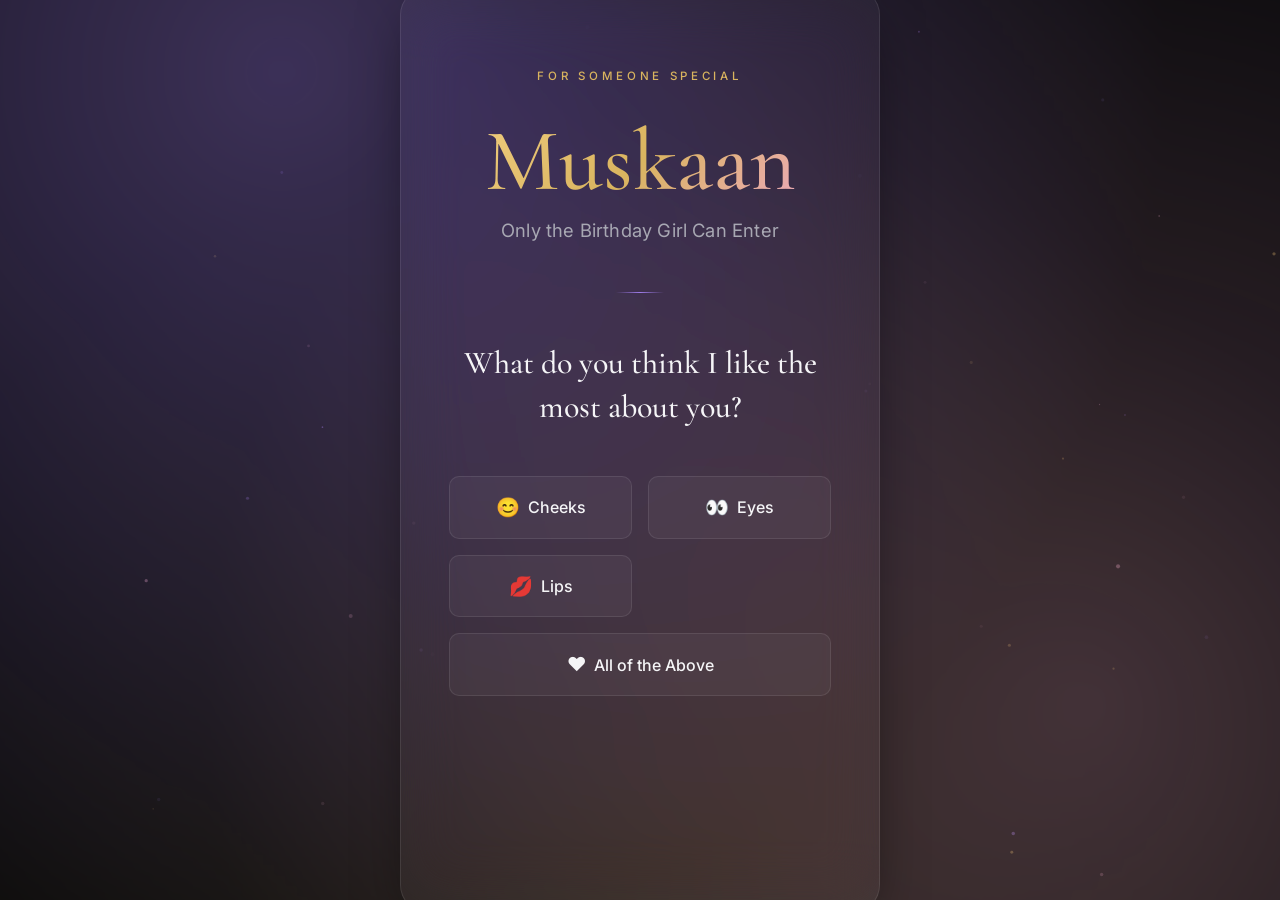
==== commit 62645d2a: "chnages" ====
--- a/index.html
+++ b/index.html
@@ -360,7 +360,7 @@
                             <div class="p5-page-inner">
                                 <p class="p5-chapter-eyebrow">Chapter 3</p>
                                 <h3 class="p5-chapter-title">The Moment Everything Changed</h3>
-                                <div class="p5-photo-frame">
+                                <div class="p5-photo-frame p5-photo-frame--portrait">
                                     <img src="assets/images/muskaan-portrait.jpeg" alt="Muskaan" />
                                 </div>
                                 <div class="p5-lines">
@@ -784,21 +784,21 @@
 
             <div class="p9-bars">
                 <div class="p9-bar-row">
-                    <span class="p9-bar-label">MOM</span>
+                    <span class="p9-bar-label">Chocolate</span>
                     <div class="p9-bar-track">
                         <div class="p9-bar-fill" data-value="72"></div>
                     </div>
                     <span class="p9-bar-pct">0%</span>
                 </div>
                 <div class="p9-bar-row">
-                    <span class="p9-bar-label">DAD</span>
+                    <span class="p9-bar-label">Pizza</span>
                     <div class="p9-bar-track">
                         <div class="p9-bar-fill" data-value="68"></div>
                     </div>
                     <span class="p9-bar-pct">0%</span>
                 </div>
                 <div class="p9-bar-row">
-                    <span class="p9-bar-label">Brother</span>
+                    <span class="p9-bar-label">Sleep</span>
                     <div class="p9-bar-track">
                         <div class="p9-bar-fill" data-value="80"></div>
                     </div>
--- a/css/phase5-flipbook.css
+++ b/css/phase5-flipbook.css
@@ -5,367 +5,354 @@
    ============================================ */
 
 .phase5 {
-    position: fixed;
-    inset: 0;
-    z-index: 20;
-    display: flex;
-    align-items: center;
-    justify-content: center;
-    overflow: hidden;
-    background: radial-gradient(circle at 50% 10%, #17111f 0%, #09090b 55%, #060608 100%);
-    opacity: 0;
-    visibility: hidden;
+  position: fixed;
+  inset: 0;
+  z-index: 20;
+  display: flex;
+  align-items: center;
+  justify-content: center;
+  overflow: hidden;
+  background: radial-gradient(circle at 50% 10%, #17111f 0%, #09090b 55%, #060608 100%);
+  opacity: 0;
+  visibility: hidden;
 }
 
 .phase5.is-active {
-    opacity: 1;
-    visibility: visible;
+  opacity: 1;
+  visibility: visible;
 }
 
 .p5-cosmos-canvas {
-    position: absolute;
-    inset: 0;
-    z-index: 0;
-    pointer-events: none;
+  position: absolute;
+  inset: 0;
+  z-index: 0;
+  pointer-events: none;
 }
 
 .p5-inner {
-    position: relative;
-    z-index: 2;
-    display: flex;
-    flex-direction: column;
-    align-items: center;
-    gap: var(--space-sm);
-    padding: var(--space-lg) var(--space-sm);
-    width: 100%;
-    max-width: 900px;
-    text-align: center;
+  position: relative;
+  z-index: 2;
+  display: flex;
+  flex-direction: column;
+  align-items: center;
+  gap: var(--space-sm);
+  padding: var(--space-lg) var(--space-sm);
+  width: 100%;
+  max-width: 900px;
+  text-align: center;
 }
 
 .p5-eyebrow {
-    font-size: var(--fs-eyebrow);
-    letter-spacing: var(--tracking-eyebrow);
-    text-transform: uppercase;
-    color: var(--accent-gold);
-    font-weight: 500;
+  font-size: var(--fs-eyebrow);
+  letter-spacing: var(--tracking-eyebrow);
+  text-transform: uppercase;
+  color: var(--accent-gold);
+  font-weight: 500;
 }
 
 .p5-title {
-    font-family: var(--font-display);
-    font-weight: 500;
-    font-size: var(--fs-h2);
-    color: var(--text);
-    margin-top: -0.5rem;
-    margin-bottom: var(--space-sm);
-}
-
+  font-family: var(--font-display);
+  font-weight: 500;
+  font-size: var(--fs-h2);
+  color: var(--text);
+  margin-top: -0.5rem;
+  margin-bottom: var(--space-sm);
+}
 
 /* ---- Book + nav row ---- */
-
 .p5-book-row {
-    display: flex;
-    align-items: center;
-    justify-content: center;
-    gap: clamp(0.5rem, 3vw, 2rem);
-    width: 100%;
+  display: flex;
+  align-items: center;
+  justify-content: center;
+  gap: clamp(0.5rem, 3vw, 2rem);
+  width: 100%;
 }
 
 .p5-nav-btn {
-    flex-shrink: 0;
-    width: 46px;
-    height: 46px;
-    border-radius: 50%;
-    background: var(--bg-glass);
-    border: 1px solid var(--border-glass);
-    color: var(--accent-gold-bright);
-    font-size: 1.2rem;
-    display: flex;
-    align-items: center;
-    justify-content: center;
-    transition: transform var(--dur-fast) var(--ease-soft), border-color var(--dur-fast) var(--ease-soft), box-shadow var(--dur-fast) var(--ease-soft);
+  flex-shrink: 0;
+  width: 46px;
+  height: 46px;
+  border-radius: 50%;
+  background: var(--bg-glass);
+  border: 1px solid var(--border-glass);
+  color: var(--accent-gold-bright);
+  font-size: 1.2rem;
+  display: flex;
+  align-items: center;
+  justify-content: center;
+  transition: transform var(--dur-fast) var(--ease-soft), border-color var(--dur-fast) var(--ease-soft),
+    box-shadow var(--dur-fast) var(--ease-soft);
 }
 
 .p5-nav-btn:hover:not(:disabled) {
-    border-color: var(--border-glass-hover);
-    box-shadow: var(--glow-gold);
-    transform: scale(1.08);
+  border-color: var(--border-glass-hover);
+  box-shadow: var(--glow-gold);
+  transform: scale(1.08);
 }
 
 .p5-nav-btn:disabled {
-    opacity: 0.25;
-    cursor: not-allowed;
-}
-
+  opacity: 0.25;
+  cursor: not-allowed;
+}
 
 /* ---- StPageFlip container ----
    Portrait single-page on phones; widens into a real two-page open-book
    spread once there's enough room (tablet/desktop). Height has a hard
    floor so pages never get squeezed shorter than their content needs. */
-
 .p5-book-wrap {
-    position: relative;
-    width: min(380px, 84vw);
-    height: clamp(460px, 64vh, 600px);
-    filter: drop-shadow(0 34px 70px rgba(0, 0, 0, 0.65));
+  position: relative;
+  width: min(380px, 84vw);
+  height: clamp(460px, 64vh, 600px);
+  filter: drop-shadow(0 34px 70px rgba(0, 0, 0, 0.65));
 }
 
 @media (min-width: 720px) {
-    .p5-book-wrap {
-        width: min(820px, 90vw);
-    }
+  .p5-book-wrap {
+    width: min(820px, 90vw);
+  }
 }
 
 #p5-flipbook {
-    width: 100%;
-    height: 100%;
-}
-
+  width: 100%;
+  height: 100%;
+}
 
 /* ---- Each page: hardcover paper feel ---- */
-
 .p5-page {
-    position: relative;
-    background: linear-gradient(160deg, #1c1628 0%, #100c19 100%);
-    border: 1px solid rgba(217, 180, 95, 0.28);
-    color: var(--text);
-    overflow: hidden;
-    /* guarantees no scrolling appears, ever */
-}
-
+  position: relative;
+  background: linear-gradient(160deg, #1c1628 0%, #100c19 100%);
+  border: 1px solid rgba(217, 180, 95, 0.28);
+  color: var(--text);
+  overflow: hidden; /* guarantees no scrolling appears, ever */
+}
 
 /* Subtle fiber/grain texture, like real cardstock, layered under the gradient */
-
 .p5-page::before {
-    content: "";
-    position: absolute;
-    inset: 0;
-    z-index: 0;
-    opacity: 0.5;
-    mix-blend-mode: overlay;
-    background-image: url("data:image/svg+xml;utf8,<svg xmlns='http://www.w3.org/2000/svg' width='120' height='120'><filter id='n'><feTurbulence type='fractalNoise' baseFrequency='0.85' numOctaves='2' stitchTiles='stitch'/><feColorMatrix type='matrix' values='0 0 0 0 1  0 0 0 0 1  0 0 0 0 1  0 0 0 0.05 0'/></filter><rect width='100%25' height='100%25' filter='url(%23n)'/></svg>");
-    background-size: 160px 160px;
-    pointer-events: none;
-}
-
+  content: "";
+  position: absolute;
+  inset: 0;
+  z-index: 0;
+  opacity: 0.5;
+  mix-blend-mode: overlay;
+  background-image: url("data:image/svg+xml;utf8,<svg xmlns='http://www.w3.org/2000/svg' width='120' height='120'><filter id='n'><feTurbulence type='fractalNoise' baseFrequency='0.85' numOctaves='2' stitchTiles='stitch'/><feColorMatrix type='matrix' values='0 0 0 0 1  0 0 0 0 1  0 0 0 0 1  0 0 0 0.05 0'/></filter><rect width='100%25' height='100%25' filter='url(%23n)'/></svg>");
+  background-size: 160px 160px;
+  pointer-events: none;
+}
 
 /* Soft inset shadow around every edge — a page sitting inside a bound
    book, not a flat rectangle floating in space */
-
 .p5-page::after {
-    content: "";
-    position: absolute;
-    inset: 0;
-    z-index: 1;
-    box-shadow: inset 0 0 34px rgba(0, 0, 0, 0.55), inset 0 0 3px rgba(255, 255, 255, 0.06);
-    pointer-events: none;
-}
-
+  content: "";
+  position: absolute;
+  inset: 0;
+  z-index: 1;
+  box-shadow: inset 0 0 34px rgba(0, 0, 0, 0.55), inset 0 0 3px rgba(255, 255, 255, 0.06);
+  pointer-events: none;
+}
 
 /* A faint curved sheen along the outer edge — suggests the paper isn't
    perfectly flat, like light catching a gentle page curl */
-
 .p5-page-curl {
-    position: absolute;
-    top: 0;
-    right: 0;
-    bottom: 0;
-    width: 26px;
-    z-index: 1;
-    background: linear-gradient(90deg, transparent, rgba(255, 255, 255, 0.05) 60%, rgba(255, 255, 255, 0.1));
-    pointer-events: none;
+  position: absolute;
+  top: 0;
+  right: 0;
+  bottom: 0;
+  width: 26px;
+  z-index: 1;
+  background: linear-gradient(90deg, transparent, rgba(255, 255, 255, 0.05) 60%, rgba(255, 255, 255, 0.1));
+  pointer-events: none;
 }
 
 .p5-page-inner {
-    position: relative;
-    z-index: 2;
-    height: 100%;
-    display: flex;
-    flex-direction: column;
-    justify-content: center;
-    padding: clamp(1.6rem, 6vw, 2.6rem) clamp(1.5rem, 5.5vw, 2.3rem);
-    box-sizing: border-box;
-    gap: 0.4rem;
+  position: relative;
+  z-index: 2;
+  height: 100%;
+  display: flex;
+  flex-direction: column;
+  justify-content: center;
+  padding: clamp(1.6rem, 6vw, 2.6rem) clamp(1.5rem, 5.5vw, 2.3rem);
+  box-sizing: border-box;
+  gap: 0.4rem;
 }
 
 .p5-chapter-eyebrow {
-    font-size: 0.66rem;
-    letter-spacing: 0.26em;
-    text-transform: uppercase;
-    color: var(--accent-gold);
-    text-align: center;
-    margin-bottom: 0.3rem;
+  font-size: 0.66rem;
+  letter-spacing: 0.26em;
+  text-transform: uppercase;
+  color: var(--accent-gold);
+  text-align: center;
+  margin-bottom: 0.3rem;
 }
 
 .p5-chapter-title {
-    font-family: var(--font-display);
-    font-weight: 600;
-    font-size: clamp(1.2rem, 4vw, 1.6rem);
-    text-align: center;
-    margin-bottom: 0.9rem;
-    background: var(--gradient-gold-text);
-    -webkit-background-clip: text;
-    background-clip: text;
-    color: transparent;
+  font-family: var(--font-display);
+  font-weight: 600;
+  font-size: clamp(1.2rem, 4vw, 1.6rem);
+  text-align: center;
+  margin-bottom: 0.9rem;
+  background: var(--gradient-gold-text);
+  -webkit-background-clip: text;
+  background-clip: text;
+  color: transparent;
 }
 
 .p5-continued-tag {
-    font-family: var(--font-display);
-    font-style: italic;
-    font-size: 0.76rem;
-    text-align: center;
-    color: var(--text-faint);
-    letter-spacing: 0.04em;
-    margin-bottom: 0.6rem;
-}
-
+  font-family: var(--font-display);
+  font-style: italic;
+  font-size: 0.76rem;
+  text-align: center;
+  color: var(--text-faint);
+  letter-spacing: 0.04em;
+  margin-bottom: 0.6rem;
+}
 
 /* ---- The story text itself: short lines, generous rhythm, centered ---- */
-
 .p5-lines {
-    flex: 1;
-    display: flex;
-    flex-direction: column;
-    justify-content: center;
-    gap: 0.55em;
-    text-align: center;
+  flex: 1;
+  display: flex;
+  flex-direction: column;
+  justify-content: center;
+  gap: 0.55em;
+  text-align: center;
 }
 
 .p5-line {
-    font-family: var(--font-display);
-    font-size: clamp(0.95rem, 3vw, 1.15rem);
-    line-height: 1.45;
-    color: var(--text-dim);
+  font-family: var(--font-display);
+  font-size: clamp(0.95rem, 3vw, 1.15rem);
+  line-height: 1.45;
+  color: var(--text-dim);
 }
 
 .p5-line--quote {
-    font-style: italic;
-    color: var(--text);
+  font-style: italic;
+  color: var(--text);
 }
 
 .p5-line--emphasis {
-    color: var(--accent-pink);
-}
-
+  color: var(--accent-pink);
+}
 
 /* ---- Cover ---- */
-
 .p5-page--cover .p5-page-inner {
-    align-items: center;
-    justify-content: center;
-    text-align: center;
-    background: radial-gradient(circle at 50% 30%, rgba(157, 124, 232, 0.18), transparent 65%);
+  align-items: center;
+  justify-content: center;
+  text-align: center;
+  background: radial-gradient(circle at 50% 30%, rgba(157, 124, 232, 0.18), transparent 65%);
 }
 
 .p5-cover-title {
-    font-family: var(--font-display);
-    font-weight: 600;
-    font-size: clamp(1.7rem, 6vw, 2.3rem);
-    background: var(--gradient-gold-text);
-    -webkit-background-clip: text;
-    background-clip: text;
-    color: transparent;
-    margin-bottom: 0.5rem;
+  font-family: var(--font-display);
+  font-weight: 600;
+  font-size: clamp(1.7rem, 6vw, 2.3rem);
+  background: var(--gradient-gold-text);
+  -webkit-background-clip: text;
+  background-clip: text;
+  color: transparent;
+  margin-bottom: 0.5rem;
 }
 
 .p5-cover-subtitle {
-    font-family: var(--font-display);
-    font-style: italic;
-    font-size: clamp(0.95rem, 3vw, 1.1rem);
-    color: var(--text-dim);
-    margin-bottom: 1.4rem;
+  font-family: var(--font-display);
+  font-style: italic;
+  font-size: clamp(0.95rem, 3vw, 1.1rem);
+  color: var(--text-dim);
+  margin-bottom: 1.4rem;
 }
 
 .p5-cover-divider {
-    width: 44px;
-    height: 1px;
-    margin: 0 auto 1.4rem;
-    background: linear-gradient(90deg, transparent, var(--accent-gold), transparent);
+  width: 44px;
+  height: 1px;
+  margin: 0 auto 1.4rem;
+  background: linear-gradient(90deg, transparent, var(--accent-gold), transparent);
 }
 
 .p5-cover-quote {
-    font-family: var(--font-display);
-    font-style: italic;
-    font-size: clamp(0.82rem, 2.6vw, 0.95rem);
-    color: var(--text-faint);
-    max-width: 260px;
-}
-
+  font-family: var(--font-display);
+  font-style: italic;
+  font-size: clamp(0.82rem, 2.6vw, 0.95rem);
+  color: var(--text-faint);
+  max-width: 260px;
+}
 
 /* ---- Photo pages ---- */
-
 .p5-photo-frame {
-    position: relative;
-    width: 100%;
-    aspect-ratio: 4 / 3;
-    border-radius: var(--radius-sm);
-    border: 1px solid rgba(217, 180, 95, 0.35);
-    background: var(--bg-glass);
-    display: flex;
-    align-items: center;
-    justify-content: center;
-    overflow: hidden;
-    box-shadow: 0 10px 26px -10px rgba(0, 0, 0, 0.6);
+  position: relative;
+  width: 100%;
+  aspect-ratio: 4 / 3;
+  border-radius: var(--radius-sm);
+  border: 1px solid rgba(217, 180, 95, 0.35);
+  background: var(--bg-glass);
+  display: flex;
+  align-items: center;
+  justify-content: center;
+  overflow: hidden;
+  box-shadow: 0 10px 26px -10px rgba(0, 0, 0, 0.6);
 }
 
 .p5-photo-frame img {
-    width: 100%;
-    height: 100%;
-    object-fit: cover;
-    display: block;
+  width: 100%;
+  height: 100%;
+  object-fit: cover;
+  display: block;
 }
 
 .p5-photo-frame--full {
-    aspect-ratio: 3 / 4;
+  aspect-ratio: 3 / 4;
+}
+
+.p5-photo-frame--portrait {
+  aspect-ratio: 1 / 1;
+  max-height: 42%;
 }
 
 .p5-photo-placeholder {
-    display: flex;
-    flex-direction: column;
-    align-items: center;
-    gap: 0.4rem;
-    color: var(--text-faint);
-    font-size: 0.78rem;
-    padding: 1rem;
-    text-align: center;
+  display: flex;
+  flex-direction: column;
+  align-items: center;
+  gap: 0.4rem;
+  color: var(--text-faint);
+  font-size: 0.78rem;
+  padding: 1rem;
+  text-align: center;
 }
 
 .p5-photo-placeholder .icon {
-    font-size: 1.6rem;
+  font-size: 1.6rem;
 }
 
 .p5-final-btn {
-    align-self: center;
-    margin-top: 0.6rem;
-    display: inline-flex;
-    align-items: center;
-    gap: 0.5rem;
-    padding: 0.6rem 1.6rem;
-    font-size: 0.8rem;
-    font-weight: 600;
-    letter-spacing: var(--tracking-wide);
-    text-transform: uppercase;
-    color: var(--bg);
-    background: var(--gradient-gold-text);
-    border-radius: 999px;
-    transition: transform var(--dur-fast) var(--ease-soft), box-shadow var(--dur-fast) var(--ease-soft);
+  align-self: center;
+  margin-top: 0.6rem;
+  display: inline-flex;
+  align-items: center;
+  gap: 0.5rem;
+  padding: 0.6rem 1.6rem;
+  font-size: 0.8rem;
+  font-weight: 600;
+  letter-spacing: var(--tracking-wide);
+  text-transform: uppercase;
+  color: var(--bg);
+  background: var(--gradient-gold-text);
+  border-radius: 999px;
+  transition: transform var(--dur-fast) var(--ease-soft), box-shadow var(--dur-fast) var(--ease-soft);
 }
 
 .p5-final-btn:hover {
-    box-shadow: var(--glow-gold);
-    transform: scale(1.03) translateY(-1px);
+  box-shadow: var(--glow-gold);
+  transform: scale(1.03) translateY(-1px);
 }
 
 .p5-hint {
-    font-size: 0.8rem;
-    color: var(--text-faint);
+  font-size: 0.8rem;
+  color: var(--text-faint);
 }
 
 .phase5.is-leaving {
-    animation: phase-exit var(--dur-slow) var(--ease-cinematic) forwards;
+  animation: phase-exit var(--dur-slow) var(--ease-cinematic) forwards;
 }
 
 @media (max-width: 480px) {
-    .p5-line {
-        font-size: 1rem;
-    }
+  .p5-line {
+    font-size: 1rem;
+  }
 }
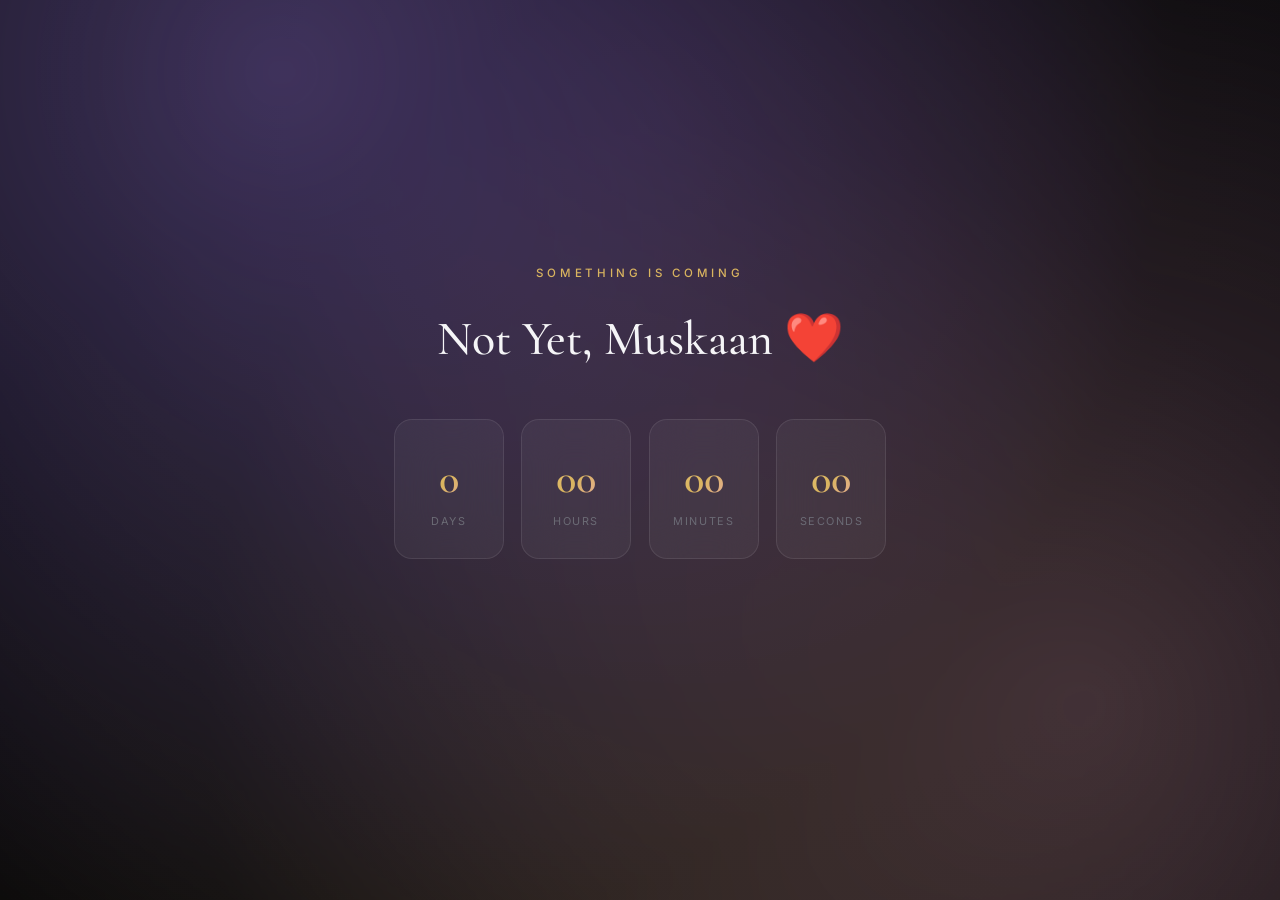
==== commit c3ec5f18: "remove skip button and update flipbook styles" ====
--- a/index.html
+++ b/index.html
@@ -65,7 +65,7 @@
 
             <p class="gate-message" id="gate-message"></p>
 
-            <button class="gate-skip" id="gate-skip-btn" type="button">Skip For Now</button>
+            <!-- <button class="gate-skip" id="gate-skip-btn" type="button">Skip For Now</button> -->
         </div>
     </section>
 
@@ -784,30 +784,30 @@
 
             <div class="p9-bars">
                 <div class="p9-bar-row">
-                    <span class="p9-bar-label">Chocolate</span>
+                    <span class="p9-bar-label">MOM</span>
                     <div class="p9-bar-track">
-                        <div class="p9-bar-fill" data-value="72"></div>
+                        <div class="p9-bar-fill" data-value="96"></div>
                     </div>
                     <span class="p9-bar-pct">0%</span>
                 </div>
                 <div class="p9-bar-row">
-                    <span class="p9-bar-label">Pizza</span>
+                    <span class="p9-bar-label">DAD</span>
                     <div class="p9-bar-track">
-                        <div class="p9-bar-fill" data-value="68"></div>
+                        <div class="p9-bar-fill" data-value="96"></div>
                     </div>
                     <span class="p9-bar-pct">0%</span>
                 </div>
                 <div class="p9-bar-row">
-                    <span class="p9-bar-label">Sleep</span>
+                    <span class="p9-bar-label">BROTHER</span>
                     <div class="p9-bar-track">
-                        <div class="p9-bar-fill" data-value="80"></div>
+                        <div class="p9-bar-fill" data-value="96"></div>
                     </div>
                     <span class="p9-bar-pct">0%</span>
                 </div>
                 <div class="p9-bar-row">
                     <span class="p9-bar-label">Everything Else</span>
                     <div class="p9-bar-track">
-                        <div class="p9-bar-fill" data-value="90"></div>
+                        <div class="p9-bar-fill" data-value="50"></div>
                     </div>
                     <span class="p9-bar-pct">0%</span>
                 </div>
--- a/css/phase5-flipbook.css
+++ b/css/phase5-flipbook.css
@@ -5,354 +5,372 @@
    ============================================ */
 
 .phase5 {
-  position: fixed;
-  inset: 0;
-  z-index: 20;
-  display: flex;
-  align-items: center;
-  justify-content: center;
-  overflow: hidden;
-  background: radial-gradient(circle at 50% 10%, #17111f 0%, #09090b 55%, #060608 100%);
-  opacity: 0;
-  visibility: hidden;
+    position: fixed;
+    inset: 0;
+    z-index: 20;
+    display: flex;
+    align-items: center;
+    justify-content: center;
+    overflow: hidden;
+    background: radial-gradient(circle at 50% 10%, #17111f 0%, #09090b 55%, #060608 100%);
+    opacity: 0;
+    visibility: hidden;
 }
 
 .phase5.is-active {
-  opacity: 1;
-  visibility: visible;
+    opacity: 1;
+    visibility: visible;
 }
 
 .p5-cosmos-canvas {
-  position: absolute;
-  inset: 0;
-  z-index: 0;
-  pointer-events: none;
+    position: absolute;
+    inset: 0;
+    z-index: 0;
+    pointer-events: none;
 }
 
 .p5-inner {
-  position: relative;
-  z-index: 2;
-  display: flex;
-  flex-direction: column;
-  align-items: center;
-  gap: var(--space-sm);
-  padding: var(--space-lg) var(--space-sm);
-  width: 100%;
-  max-width: 900px;
-  text-align: center;
+    position: relative;
+    z-index: 2;
+    display: flex;
+    flex-direction: column;
+    align-items: center;
+    gap: var(--space-sm);
+    padding: var(--space-lg) var(--space-sm);
+    width: 100%;
+    max-width: 900px;
+    text-align: center;
 }
 
 .p5-eyebrow {
-  font-size: var(--fs-eyebrow);
-  letter-spacing: var(--tracking-eyebrow);
-  text-transform: uppercase;
-  color: var(--accent-gold);
-  font-weight: 500;
+    font-size: var(--fs-eyebrow);
+    letter-spacing: var(--tracking-eyebrow);
+    text-transform: uppercase;
+    color: var(--accent-gold);
+    font-weight: 500;
 }
 
 .p5-title {
-  font-family: var(--font-display);
-  font-weight: 500;
-  font-size: var(--fs-h2);
-  color: var(--text);
-  margin-top: -0.5rem;
-  margin-bottom: var(--space-sm);
-}
+    font-family: var(--font-display);
+    font-weight: 500;
+    font-size: var(--fs-h2);
+    color: var(--text);
+    margin-top: -0.5rem;
+    margin-bottom: var(--space-sm);
+}
+
 
 /* ---- Book + nav row ---- */
+
 .p5-book-row {
-  display: flex;
-  align-items: center;
-  justify-content: center;
-  gap: clamp(0.5rem, 3vw, 2rem);
-  width: 100%;
+    display: flex;
+    align-items: center;
+    justify-content: center;
+    gap: clamp(0.5rem, 3vw, 2rem);
+    width: 100%;
 }
 
 .p5-nav-btn {
-  flex-shrink: 0;
-  width: 46px;
-  height: 46px;
-  border-radius: 50%;
-  background: var(--bg-glass);
-  border: 1px solid var(--border-glass);
-  color: var(--accent-gold-bright);
-  font-size: 1.2rem;
-  display: flex;
-  align-items: center;
-  justify-content: center;
-  transition: transform var(--dur-fast) var(--ease-soft), border-color var(--dur-fast) var(--ease-soft),
-    box-shadow var(--dur-fast) var(--ease-soft);
+    flex-shrink: 0;
+    width: 46px;
+    height: 46px;
+    border-radius: 50%;
+    background: var(--bg-glass);
+    border: 1px solid var(--border-glass);
+    color: var(--accent-gold-bright);
+    font-size: 1.2rem;
+    display: flex;
+    align-items: center;
+    justify-content: center;
+    transition: transform var(--dur-fast) var(--ease-soft), border-color var(--dur-fast) var(--ease-soft), box-shadow var(--dur-fast) var(--ease-soft);
 }
 
 .p5-nav-btn:hover:not(:disabled) {
-  border-color: var(--border-glass-hover);
-  box-shadow: var(--glow-gold);
-  transform: scale(1.08);
+    border-color: var(--border-glass-hover);
+    box-shadow: var(--glow-gold);
+    transform: scale(1.08);
 }
 
 .p5-nav-btn:disabled {
-  opacity: 0.25;
-  cursor: not-allowed;
-}
+    opacity: 0.25;
+    cursor: not-allowed;
+}
+
 
 /* ---- StPageFlip container ----
    Portrait single-page on phones; widens into a real two-page open-book
    spread once there's enough room (tablet/desktop). Height has a hard
    floor so pages never get squeezed shorter than their content needs. */
+
 .p5-book-wrap {
-  position: relative;
-  width: min(380px, 84vw);
-  height: clamp(460px, 64vh, 600px);
-  filter: drop-shadow(0 34px 70px rgba(0, 0, 0, 0.65));
+    position: relative;
+    width: min(380px, 84vw);
+    height: clamp(460px, 64vh, 600px);
+    filter: drop-shadow(0 34px 70px rgba(0, 0, 0, 0.65));
 }
 
 @media (min-width: 720px) {
-  .p5-book-wrap {
-    width: min(820px, 90vw);
-  }
+    .p5-book-wrap {
+        width: min(820px, 90vw);
+    }
 }
 
 #p5-flipbook {
-  width: 100%;
-  height: 100%;
-}
+    width: 100%;
+    height: 100%;
+}
+
 
 /* ---- Each page: hardcover paper feel ---- */
+
 .p5-page {
-  position: relative;
-  background: linear-gradient(160deg, #1c1628 0%, #100c19 100%);
-  border: 1px solid rgba(217, 180, 95, 0.28);
-  color: var(--text);
-  overflow: hidden; /* guarantees no scrolling appears, ever */
-}
+    position: relative;
+    background: linear-gradient(160deg, #1c1628 0%, #100c19 100%);
+    border: 1px solid rgba(217, 180, 95, 0.28);
+    color: var(--text);
+    overflow: hidden;
+    /* guarantees no scrolling appears, ever */
+}
+
 
 /* Subtle fiber/grain texture, like real cardstock, layered under the gradient */
+
 .p5-page::before {
-  content: "";
-  position: absolute;
-  inset: 0;
-  z-index: 0;
-  opacity: 0.5;
-  mix-blend-mode: overlay;
-  background-image: url("data:image/svg+xml;utf8,<svg xmlns='http://www.w3.org/2000/svg' width='120' height='120'><filter id='n'><feTurbulence type='fractalNoise' baseFrequency='0.85' numOctaves='2' stitchTiles='stitch'/><feColorMatrix type='matrix' values='0 0 0 0 1  0 0 0 0 1  0 0 0 0 1  0 0 0 0.05 0'/></filter><rect width='100%25' height='100%25' filter='url(%23n)'/></svg>");
-  background-size: 160px 160px;
-  pointer-events: none;
-}
+    content: "";
+    position: absolute;
+    inset: 0;
+    z-index: 0;
+    opacity: 0.5;
+    mix-blend-mode: overlay;
+    background-image: url("data:image/svg+xml;utf8,<svg xmlns='http://www.w3.org/2000/svg' width='120' height='120'><filter id='n'><feTurbulence type='fractalNoise' baseFrequency='0.85' numOctaves='2' stitchTiles='stitch'/><feColorMatrix type='matrix' values='0 0 0 0 1  0 0 0 0 1  0 0 0 0 1  0 0 0 0.05 0'/></filter><rect width='100%25' height='100%25' filter='url(%23n)'/></svg>");
+    background-size: 160px 160px;
+    pointer-events: none;
+}
+
 
 /* Soft inset shadow around every edge — a page sitting inside a bound
    book, not a flat rectangle floating in space */
+
 .p5-page::after {
-  content: "";
-  position: absolute;
-  inset: 0;
-  z-index: 1;
-  box-shadow: inset 0 0 34px rgba(0, 0, 0, 0.55), inset 0 0 3px rgba(255, 255, 255, 0.06);
-  pointer-events: none;
-}
+    content: "";
+    position: absolute;
+    inset: 0;
+    z-index: 1;
+    box-shadow: inset 0 0 34px rgba(0, 0, 0, 0.55), inset 0 0 3px rgba(255, 255, 255, 0.06);
+    pointer-events: none;
+}
+
 
 /* A faint curved sheen along the outer edge — suggests the paper isn't
    perfectly flat, like light catching a gentle page curl */
+
 .p5-page-curl {
-  position: absolute;
-  top: 0;
-  right: 0;
-  bottom: 0;
-  width: 26px;
-  z-index: 1;
-  background: linear-gradient(90deg, transparent, rgba(255, 255, 255, 0.05) 60%, rgba(255, 255, 255, 0.1));
-  pointer-events: none;
+    position: absolute;
+    top: 0;
+    right: 0;
+    bottom: 0;
+    width: 26px;
+    z-index: 1;
+    background: linear-gradient(90deg, transparent, rgba(255, 255, 255, 0.05) 60%, rgba(255, 255, 255, 0.1));
+    pointer-events: none;
 }
 
 .p5-page-inner {
-  position: relative;
-  z-index: 2;
-  height: 100%;
-  display: flex;
-  flex-direction: column;
-  justify-content: center;
-  padding: clamp(1.6rem, 6vw, 2.6rem) clamp(1.5rem, 5.5vw, 2.3rem);
-  box-sizing: border-box;
-  gap: 0.4rem;
+    position: relative;
+    z-index: 2;
+    height: 100%;
+    display: flex;
+    flex-direction: column;
+    justify-content: center;
+    padding: clamp(1.6rem, 6vw, 2.6rem) clamp(1.5rem, 5.5vw, 2.3rem);
+    box-sizing: border-box;
+    gap: 0.4rem;
 }
 
 .p5-chapter-eyebrow {
-  font-size: 0.66rem;
-  letter-spacing: 0.26em;
-  text-transform: uppercase;
-  color: var(--accent-gold);
-  text-align: center;
-  margin-bottom: 0.3rem;
+    font-size: 0.66rem;
+    letter-spacing: 0.26em;
+    text-transform: uppercase;
+    color: var(--accent-gold);
+    text-align: center;
+    margin-bottom: 0.3rem;
 }
 
 .p5-chapter-title {
-  font-family: var(--font-display);
-  font-weight: 600;
-  font-size: clamp(1.2rem, 4vw, 1.6rem);
-  text-align: center;
-  margin-bottom: 0.9rem;
-  background: var(--gradient-gold-text);
-  -webkit-background-clip: text;
-  background-clip: text;
-  color: transparent;
+    font-family: var(--font-display);
+    font-weight: 600;
+    font-size: clamp(1.2rem, 4vw, 1.6rem);
+    text-align: center;
+    margin-bottom: 0.9rem;
+    background: var(--gradient-gold-text);
+    -webkit-background-clip: text;
+    background-clip: text;
+    color: transparent;
 }
 
 .p5-continued-tag {
-  font-family: var(--font-display);
-  font-style: italic;
-  font-size: 0.76rem;
-  text-align: center;
-  color: var(--text-faint);
-  letter-spacing: 0.04em;
-  margin-bottom: 0.6rem;
-}
+    font-family: var(--font-display);
+    font-style: italic;
+    font-size: 0.76rem;
+    text-align: center;
+    color: var(--text-faint);
+    letter-spacing: 0.04em;
+    margin-bottom: 0.6rem;
+}
+
 
 /* ---- The story text itself: short lines, generous rhythm, centered ---- */
+
 .p5-lines {
-  flex: 1;
-  display: flex;
-  flex-direction: column;
-  justify-content: center;
-  gap: 0.55em;
-  text-align: center;
+    flex: 1;
+    display: flex;
+    flex-direction: column;
+    justify-content: center;
+    gap: 0.55em;
+    text-align: center;
 }
 
 .p5-line {
-  font-family: var(--font-display);
-  font-size: clamp(0.95rem, 3vw, 1.15rem);
-  line-height: 1.45;
-  color: var(--text-dim);
+    font-family: var(--font-display);
+    font-size: clamp(0.95rem, 3vw, 1.15rem);
+    line-height: 1.45;
+    color: var(--text-dim);
 }
 
 .p5-line--quote {
-  font-style: italic;
-  color: var(--text);
+    font-style: italic;
+    color: var(--text);
 }
 
 .p5-line--emphasis {
-  color: var(--accent-pink);
-}
+    color: var(--accent-pink);
+}
+
 
 /* ---- Cover ---- */
+
 .p5-page--cover .p5-page-inner {
-  align-items: center;
-  justify-content: center;
-  text-align: center;
-  background: radial-gradient(circle at 50% 30%, rgba(157, 124, 232, 0.18), transparent 65%);
+    align-items: center;
+    justify-content: center;
+    text-align: center;
+    background: radial-gradient(circle at 50% 30%, rgba(157, 124, 232, 0.18), transparent 65%);
 }
 
 .p5-cover-title {
-  font-family: var(--font-display);
-  font-weight: 600;
-  font-size: clamp(1.7rem, 6vw, 2.3rem);
-  background: var(--gradient-gold-text);
-  -webkit-background-clip: text;
-  background-clip: text;
-  color: transparent;
-  margin-bottom: 0.5rem;
+    font-family: var(--font-display);
+    font-weight: 600;
+    font-size: clamp(1.7rem, 6vw, 2.3rem);
+    background: var(--gradient-gold-text);
+    -webkit-background-clip: text;
+    background-clip: text;
+    color: transparent;
+    margin-bottom: 0.5rem;
 }
 
 .p5-cover-subtitle {
-  font-family: var(--font-display);
-  font-style: italic;
-  font-size: clamp(0.95rem, 3vw, 1.1rem);
-  color: var(--text-dim);
-  margin-bottom: 1.4rem;
+    font-family: var(--font-display);
+    font-style: italic;
+    font-size: clamp(0.95rem, 3vw, 1.1rem);
+    color: var(--text-dim);
+    margin-bottom: 1.4rem;
 }
 
 .p5-cover-divider {
-  width: 44px;
-  height: 1px;
-  margin: 0 auto 1.4rem;
-  background: linear-gradient(90deg, transparent, var(--accent-gold), transparent);
+    width: 44px;
+    height: 1px;
+    margin: 0 auto 1.4rem;
+    background: linear-gradient(90deg, transparent, var(--accent-gold), transparent);
 }
 
 .p5-cover-quote {
-  font-family: var(--font-display);
-  font-style: italic;
-  font-size: clamp(0.82rem, 2.6vw, 0.95rem);
-  color: var(--text-faint);
-  max-width: 260px;
-}
+    font-family: var(--font-display);
+    font-style: italic;
+    font-size: clamp(0.82rem, 2.6vw, 0.95rem);
+    color: var(--text-faint);
+    max-width: 260px;
+}
+
 
 /* ---- Photo pages ---- */
+
 .p5-photo-frame {
-  position: relative;
-  width: 100%;
-  aspect-ratio: 4 / 3;
-  border-radius: var(--radius-sm);
-  border: 1px solid rgba(217, 180, 95, 0.35);
-  background: var(--bg-glass);
-  display: flex;
-  align-items: center;
-  justify-content: center;
-  overflow: hidden;
-  box-shadow: 0 10px 26px -10px rgba(0, 0, 0, 0.6);
+    position: relative;
+    width: 100%;
+    aspect-ratio: 4 / 3;
+    border-radius: var(--radius-sm);
+    border: 1px solid rgba(217, 180, 95, 0.35);
+    background: var(--bg-glass);
+    display: flex;
+    align-items: center;
+    justify-content: center;
+    overflow: hidden;
+    box-shadow: 0 10px 26px -10px rgba(0, 0, 0, 0.6);
 }
 
 .p5-photo-frame img {
-  width: 100%;
-  height: 100%;
-  object-fit: cover;
-  display: block;
+    width: 100%;
+    height: 100%;
+    object-fit: cover;
+    display: block;
 }
 
 .p5-photo-frame--full {
-  aspect-ratio: 3 / 4;
+    aspect-ratio: 3 / 4;
 }
 
 .p5-photo-frame--portrait {
-  aspect-ratio: 1 / 1;
-  max-height: 42%;
+    aspect-ratio: 1 / 1;
+    max-height: 62%;
 }
 
 .p5-photo-placeholder {
-  display: flex;
-  flex-direction: column;
-  align-items: center;
-  gap: 0.4rem;
-  color: var(--text-faint);
-  font-size: 0.78rem;
-  padding: 1rem;
-  text-align: center;
+    display: flex;
+    flex-direction: column;
+    align-items: center;
+    gap: 0.4rem;
+    color: var(--text-faint);
+    font-size: 0.78rem;
+    padding: 1rem;
+    text-align: center;
 }
 
 .p5-photo-placeholder .icon {
-  font-size: 1.6rem;
+    font-size: 1.6rem;
 }
 
 .p5-final-btn {
-  align-self: center;
-  margin-top: 0.6rem;
-  display: inline-flex;
-  align-items: center;
-  gap: 0.5rem;
-  padding: 0.6rem 1.6rem;
-  font-size: 0.8rem;
-  font-weight: 600;
-  letter-spacing: var(--tracking-wide);
-  text-transform: uppercase;
-  color: var(--bg);
-  background: var(--gradient-gold-text);
-  border-radius: 999px;
-  transition: transform var(--dur-fast) var(--ease-soft), box-shadow var(--dur-fast) var(--ease-soft);
+    align-self: center;
+    margin-top: 0.6rem;
+    display: inline-flex;
+    align-items: center;
+    gap: 0.5rem;
+    padding: 0.6rem 1.6rem;
+    font-size: 0.8rem;
+    font-weight: 600;
+    letter-spacing: var(--tracking-wide);
+    text-transform: uppercase;
+    color: var(--bg);
+    background: var(--gradient-gold-text);
+    border-radius: 999px;
+    transition: transform var(--dur-fast) var(--ease-soft), box-shadow var(--dur-fast) var(--ease-soft);
 }
 
 .p5-final-btn:hover {
-  box-shadow: var(--glow-gold);
-  transform: scale(1.03) translateY(-1px);
+    box-shadow: var(--glow-gold);
+    transform: scale(1.03) translateY(-1px);
 }
 
 .p5-hint {
-  font-size: 0.8rem;
-  color: var(--text-faint);
+    font-size: 0.8rem;
+    color: var(--text-faint);
 }
 
 .phase5.is-leaving {
-  animation: phase-exit var(--dur-slow) var(--ease-cinematic) forwards;
+    animation: phase-exit var(--dur-slow) var(--ease-cinematic) forwards;
 }
 
 @media (max-width: 480px) {
-  .p5-line {
-    font-size: 1rem;
-  }
+    .p5-line {
+        font-size: 1rem;
+    }
 }
